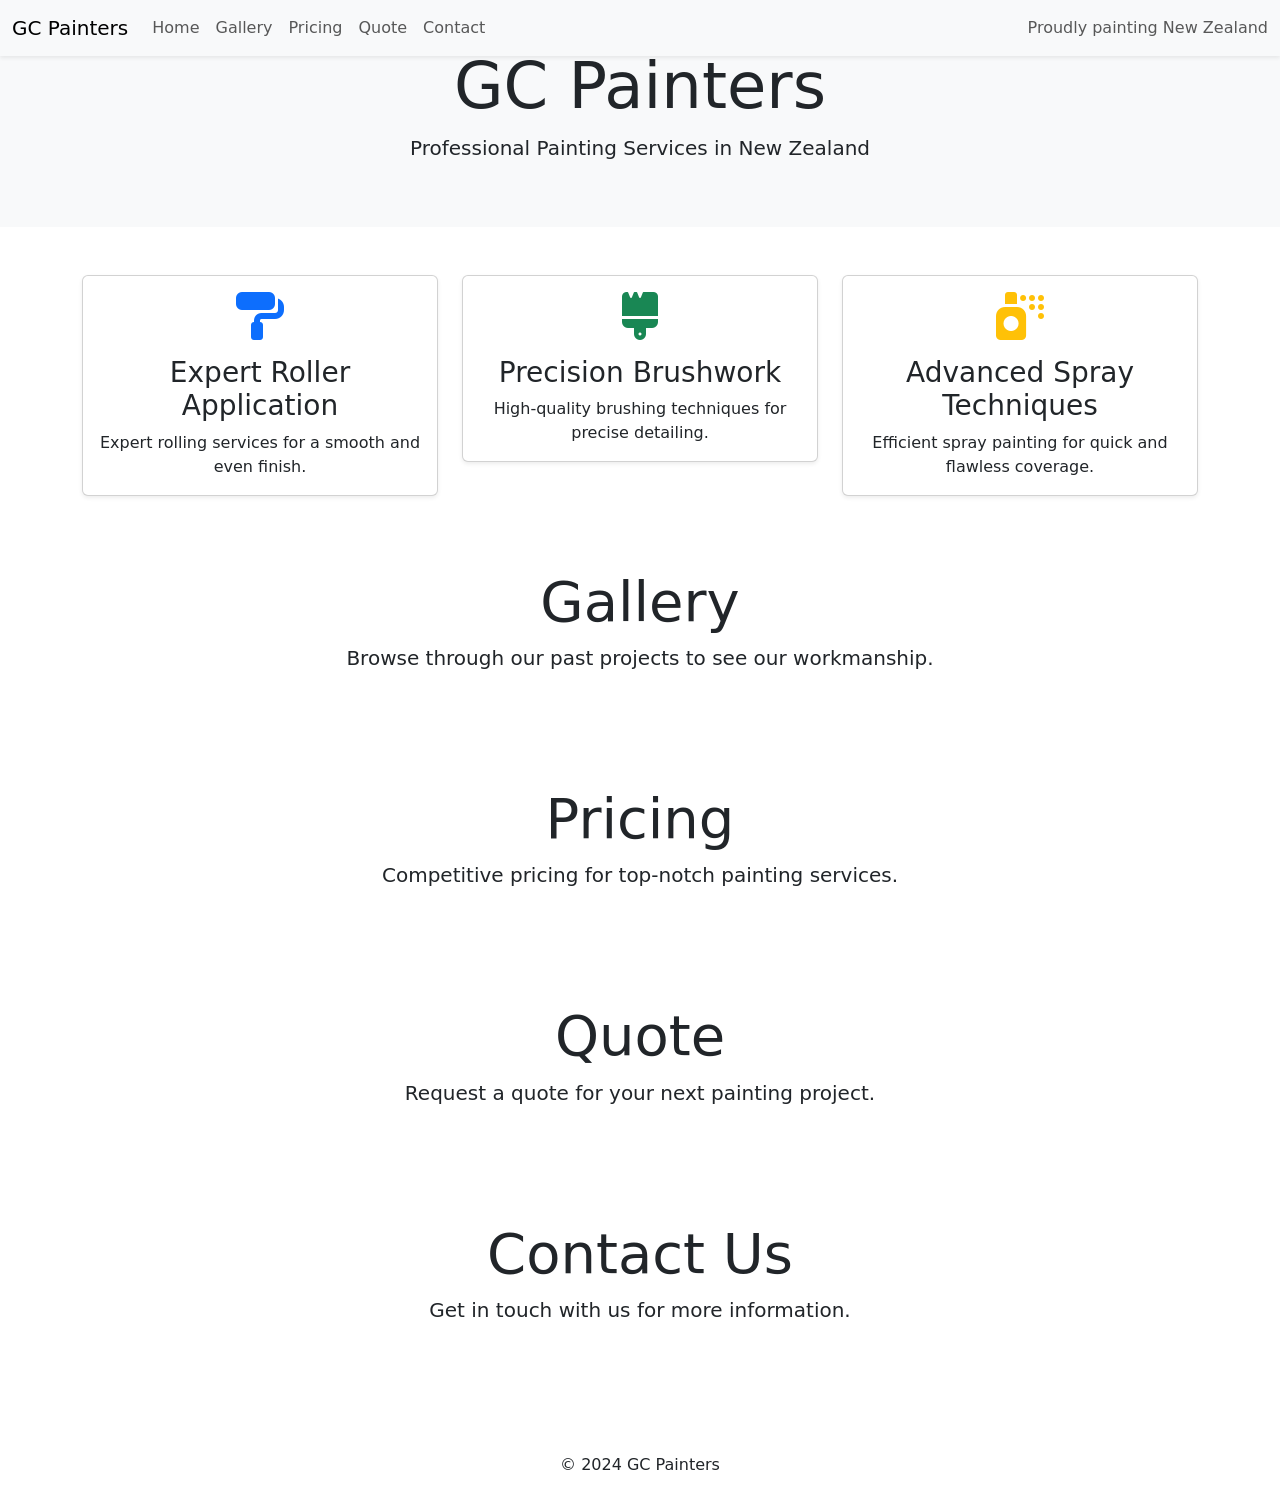
==== index.html @ d412c59e "Create index.html" ====
<!DOCTYPE html>
<html lang="en">
<head>
    <meta charset="UTF-8">
    <meta name="viewport" content="width=device-width, initial-scale=1.0">
    <title>GC Painters</title>
    <link href="https://cdn.jsdelivr.net/npm/bootstrap@5.3.3/dist/css/bootstrap.min.css" rel="stylesheet" integrity="sha384-QWTKZyjpPEjISv5WaRU9OFeRpok6YctnYmDr5pNlyT2bRjXh0JMhjY6hW+ALEwIH" crossorigin="anonymous">
    <script src="https://cdn.jsdelivr.net/npm/bootstrap@5.3.3/dist/js/bootstrap.bundle.min.js" integrity="sha384-YvpcrYf0tY3lHB60NNkmXc5s9fDVZLESaAA55NDzOxhy9GkcIdslK1eN7N6jIeHz" crossorigin="anonymous"></script>
    <link href='https://fonts.googleapis.com/css?family=Varela Round' rel='stylesheet'>
    <link rel="stylesheet" href="https://cdnjs.cloudflare.com/ajax/libs/font-awesome/6.4.0/css/all.min.css">
    <link rel="stylesheet" href="style.css">
</head>
<body class="smooth-scroll" data-bs-smooth-scroll="true">
    <nav class="navbar navbar-expand-lg navbar-light bg-light shadow-sm fixed-top">
        <div class="container-fluid">
            <a class="navbar-brand" href="#">GC Painters</a>
            <button class="navbar-toggler" type="button" data-bs-toggle="collapse" data-bs-target="#navbarText" aria-controls="navbarText" aria-expanded="false" aria-label="Toggle navigation">
                <span class="navbar-toggler-icon"></span>
            </button>
            <div class="collapse navbar-collapse" id="navbarText">
                <ul class="navbar-nav me-auto mb-2 mb-lg-0">
                    <li class="nav-item">
                        <a class="nav-link" href="#home">Home</a>
                    </li>
                    <li class="nav-item">
                        <a class="nav-link" href="#gallery">Gallery</a>
                    </li>
                    <li class="nav-item">
                        <a class="nav-link" href="#pricing">Pricing</a>
                    </li>
                    <li class="nav-item">
                        <a class="nav-link" href="#quote">Quote</a>
                    </li>
                    <li class="nav-item">
                        <a class="nav-link" href="#contact">Contact</a>
                    </li>
                </ul>
                <span class="navbar-text">
                    Proudly painting New Zealand
                </span>
            </div>
        </div>
    </nav>

    <header id="home" class="bg-light text-center py-5">
        <div class="container">
            <h1 class="display-3">GC Painters</h1>
            <p class="lead">Professional Painting Services in New Zealand</p>
        </div>
    </header>

    <div class="container my-5">
        <div class="row text-center">
            <div class="col-lg-4 col-md-6 mb-4">
                <div class="card shadow-sm">
                    <div class="card-body">
                        <i class="fa-solid fa-paint-roller fa-3x mb-3 text-primary"></i>
                        <h3 class="card-title">Expert Roller Application</h3>
                        <p class="card-text">Expert rolling services for a smooth and even finish.</p>
                    </div>
                </div>
            </div>
            <div class="col-lg-4 col-md-6 mb-4">
                <div class="card shadow-sm">
                    <div class="card-body">
                        <i class="fa-solid fa-brush fa-3x mb-3 text-success"></i>
                        <h3 class="card-title">Precision Brushwork</h3>
                        <p class="card-text">High-quality brushing techniques for precise detailing.</p>
                    </div>
                </div>
            </div>
            <div class="col-lg-4 col-md-6 mb-4">
                <div class="card shadow-sm">
                    <div class="card-body">
                        <i class="fa-solid fa-spray-can fa-3x mb-3 text-warning"></i>
                        <h3 class="card-title">Advanced Spray Techniques</h3>
                        <p class="card-text">Efficient spray painting for quick and flawless coverage.</p>
                    </div>
                </div>
            </div>
        </div>

        <section id="gallery" class="text-center py-5">
            <h3 class="display-4">Gallery</h3>
            <p class="lead">Browse through our past projects to see our workmanship.</p>
        </section>

        <section id="pricing" class="text-center py-5">
            <h3 class="display-4">Pricing</h3>
            <p class="lead">Competitive pricing for top-notch painting services.</p>
        </section>

        <section id="quote" class="text-center py-5">
            <h3 class="display-4">Quote</h3>
            <p class="lead">Request a quote for your next painting project.</p>
        </section>

        <section id="contact" class="text-center py-5">
            <h3 class="display-4">Contact Us</h3>
            <p class="lead">Get in touch with us for more information.</p>
        </section>
    </div>
</body>
<footer class="text-center py-3">
    <p class="mb-0">&copy; 2024 GC Painters</p>
</footer>
</html>
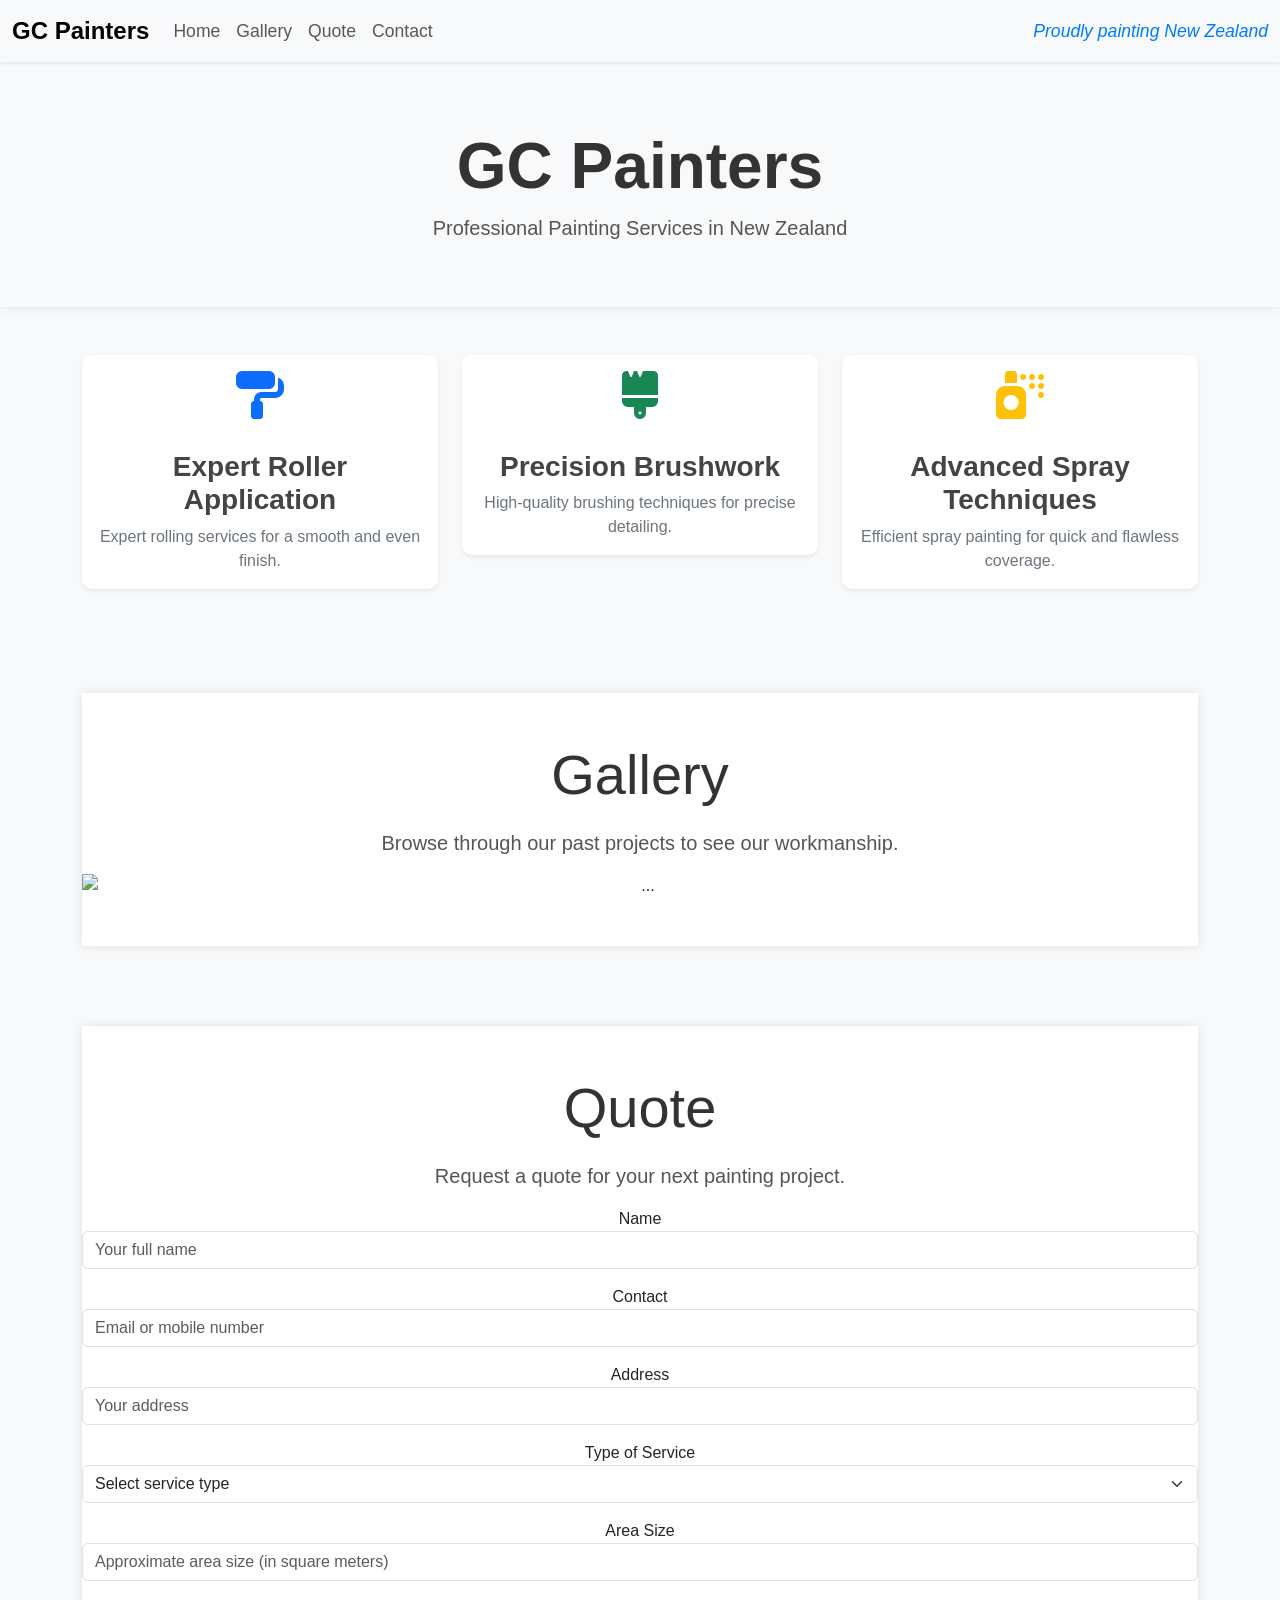
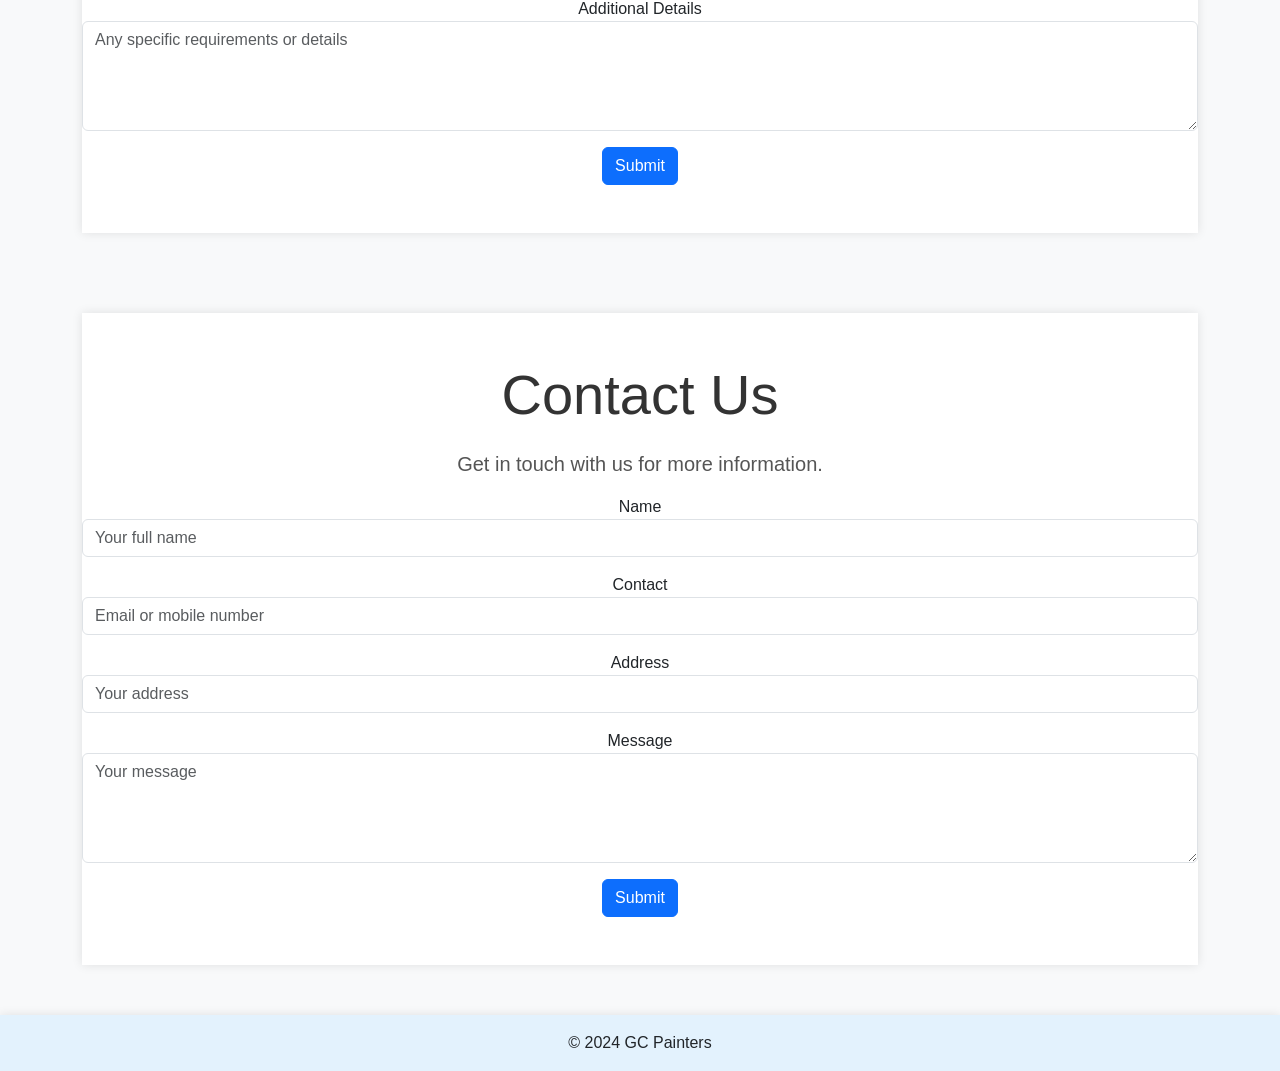
==== commit e7d0dba9: "Update index.html" ====
--- a/index.html
+++ b/index.html
@@ -24,9 +24,6 @@
                     </li>
                     <li class="nav-item">
                         <a class="nav-link" href="#gallery">Gallery</a>
-                    </li>
-                    <li class="nav-item">
-                        <a class="nav-link" href="#pricing">Pricing</a>
                     </li>
                     <li class="nav-item">
                         <a class="nav-link" href="#quote">Quote</a>
@@ -83,21 +80,99 @@
         <section id="gallery" class="text-center py-5">
             <h3 class="display-4">Gallery</h3>
             <p class="lead">Browse through our past projects to see our workmanship.</p>
-        </section>
-
-        <section id="pricing" class="text-center py-5">
-            <h3 class="display-4">Pricing</h3>
-            <p class="lead">Competitive pricing for top-notch painting services.</p>
+            <div class="form-container">
+                <div id="carouselExampleIndicators" class="carousel slide">
+                    <div class="carousel-indicators">
+                        <button type="button" data-bs-target="#carouselExampleIndicators" data-bs-slide-to="0" class="active" aria-current="true" aria-label="Slide 1"></button>
+                        <button type="button" data-bs-target="#carouselExampleIndicators" data-bs-slide-to="1" aria-label="Slide 2"></button>
+                        <button type="button" data-bs-target="#carouselExampleIndicators" data-bs-slide-to="2" aria-label="Slide 3"></button>
+                    </div>
+                    <div class="carousel-inner">
+                        <div class="carousel-item active">
+                            <img src="..." class="d-block w-100" alt="...">
+                        </div>
+                        <div class="carousel-item">
+                            <img src="..." class="d-block w-100" alt="...">
+                        </div>
+                        <div class="carousel-item">
+                            <img src="..." class="d-block w-100" alt="...">
+                        </div>
+                    </div>
+                    <button class="carousel-control-prev" type="button" data-bs-target="#carouselExampleIndicators" data-bs-slide="prev">
+                        <span class="carousel-control-prev-icon" aria-hidden="true"></span>
+                        <span class="visually-hidden">Previous</span>
+                    </button>
+                    <button class="carousel-control-next" type="button" data-bs-target="#carouselExampleIndicators" data-bs-slide="next">
+                        <span class="carousel-control-next-icon" aria-hidden="true"></span>
+                        <span class="visually-hidden">Next</span>
+                    </button>
+                </div>
+            </div>
         </section>
 
         <section id="quote" class="text-center py-5">
             <h3 class="display-4">Quote</h3>
             <p class="lead">Request a quote for your next painting project.</p>
+            <div class="form-container">
+                <form>
+                    <div class="mb-3">
+                        <label id="quote" for="name">Name</label>
+                        <input type="text" class="form-control" id="name" name="name" placeholder="Your full name" required>
+                    </div>
+                    <div class="mb-3">
+                        <label id="quote" for="contact">Contact</label>
+                        <input type="text" class="form-control" id="contact" name="contact" placeholder="Email or mobile number" required>
+                    </div>
+                    <div class="mb-3">
+                        <label id="quote" for="address">Address</label>
+                        <input type="text" class="form-control" id="address" name="address" placeholder="Your address" required>
+                    </div>
+                    <div class="mb-3">
+                        <label id="quote" for="type-of-service">Type of Service</label>
+                        <select class="form-select" id="type-of-service" name="type-of-service" required>
+                            <option value="" selected disabled>Select service type</option>
+                            <option value="interior">Interior Painting</option>
+                            <option value="exterior">Exterior Painting</option>
+                            <option value="both">Both Interior and Exterior</option>
+                        </select>
+                    </div>
+                    <div class="mb-3">
+                        <label id="quote" for="area-size">Area Size</label>
+                        <input type="text" class="form-control" id="area-size" name="area-size" placeholder="Approximate area size (in square meters)" required>
+                    </div>
+                    <div class="mb-3">
+                        <label id="quote" for="details">Additional Details</label>
+                        <textarea class="form-control" id="details" name="details" rows="4" placeholder="Any specific requirements or details"></textarea>
+                    </div>
+                    <button type="submit" class="btn btn-primary">Submit</button>
+                </form>
+            </div>
         </section>
 
         <section id="contact" class="text-center py-5">
             <h3 class="display-4">Contact Us</h3>
             <p class="lead">Get in touch with us for more information.</p>
+            <div class="form-container">
+                <form>
+                    <div class="mb-3">
+                        <label id="quote" for="name">Name</label>
+                        <input type="text" class="form-control" id="name" name="name" placeholder="Your full name" required>
+                    </div>
+                    <div class="mb-3">
+                        <label id="quote" for="contact">Contact</label>
+                        <input type="text" class="form-control" id="contact" name="contact" placeholder="Email or mobile number" required>
+                    </div>
+                    <div class="mb-3">
+                        <label id="quote" for="address">Address</label>
+                        <input type="text" class="form-control" id="address" name="address" placeholder="Your address" required>
+                    </div>
+                    <div class="mb-3">
+                        <label id="quote" for="message">Message</label>
+                        <textarea class="form-control" id="message" name="message" rows="4" placeholder="Your message"></textarea>
+                    </div>
+                    <button type="submit" class="btn btn-primary">Submit</button>
+                </form>
+            </div>
         </section>
     </div>
 </body>
--- a/style.css
+++ b/style.css
@@ -0,0 +1,98 @@
+* {
+    margin: 0;
+    padding: 0;
+    box-sizing: border-box;
+}
+
+body {
+    font-family: 'Varela Round', sans-serif;
+    background-color: #f8f9fa;
+}
+
+header {
+    margin-top: 50px;
+    background-color: #e3f2fd;
+    padding: 50px 0;
+    box-shadow: 0px 0px 10px rgba(0, 0, 0, 0.1);
+}
+
+header .display-3 {
+    font-weight: bold;
+    color: #333;
+}
+
+header .lead {
+    color: #555;
+}
+
+.container {
+    margin-top: 30px;
+}
+
+.card {
+    border: none;
+    border-radius: 10px;
+    transition: transform 0.2s, box-shadow 0.2s;
+}
+
+.card:hover {
+    transform: translateY(-10px);
+    box-shadow: 0px 10px 20px rgba(0, 0, 0, 0.1);
+}
+
+.card-title {
+    font-weight: bold;
+    margin-top: 15px;
+    color: #444;
+}
+
+.card-text {
+    color: #6c757d;
+}
+
+.navbar-brand {
+    font-weight: bold;
+    font-size: 1.5rem;
+}
+
+.navbar-nav .nav-link {
+    font-size: 1.1rem;
+}
+
+.navbar-text {
+    font-size: 1.1rem;
+    font-style: italic;
+    color: #007bff;
+}
+
+.smooth-scroll {
+    scroll-behavior: smooth;
+}
+
+section {
+    margin-top: 80px;
+    margin-bottom: 50px;
+    padding: 50px 0;
+    background-color: #fff;
+    box-shadow: 0px 0px 10px rgba(0, 0, 0, 0.1);
+}
+
+section .display-4 {
+    margin-bottom: 20px;
+    color: #333;
+}
+
+section .lead {
+    color: #555;
+}
+
+footer {
+    text-align: center;
+    background-color: #e3f2fd;
+    padding: 15px 0;
+    box-shadow: 0px 0px 10px rgba(0, 0, 0, 0.1);
+}
+
+footer p {
+    margin-bottom: 0;
+}
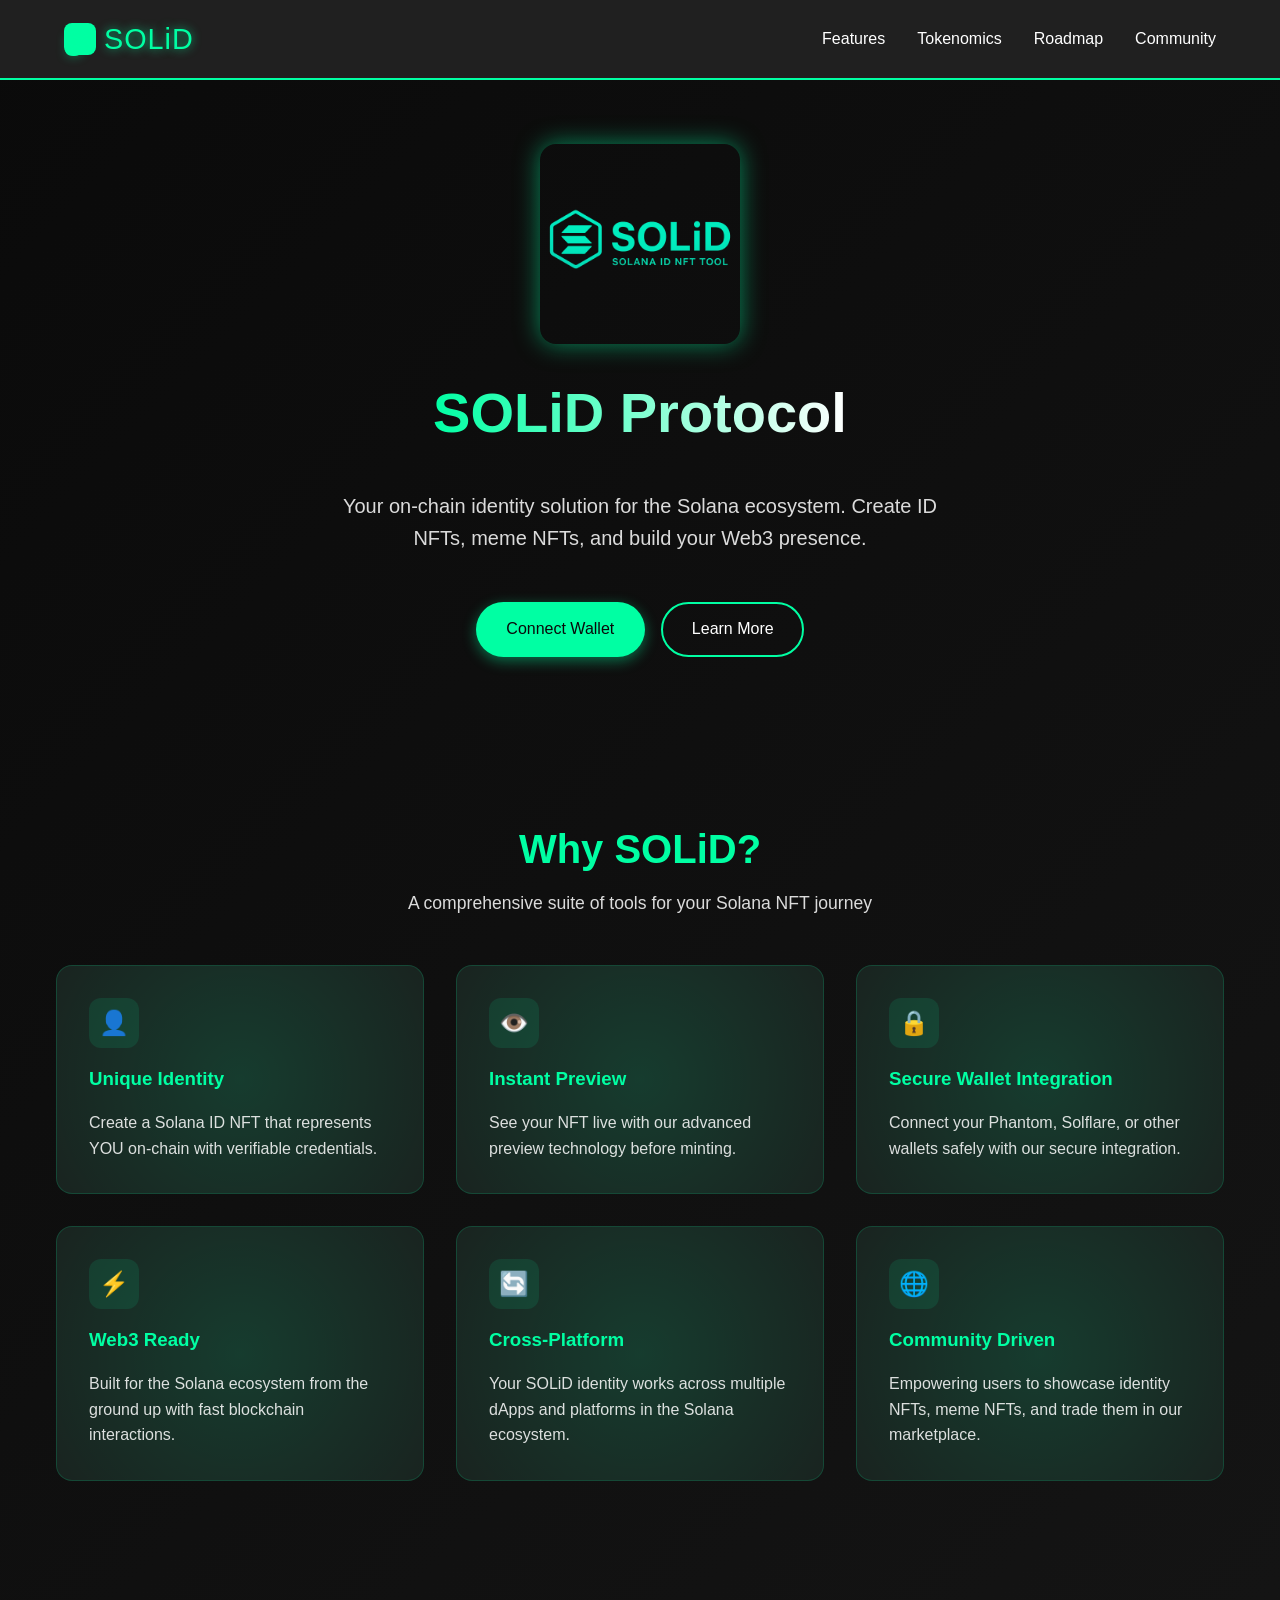
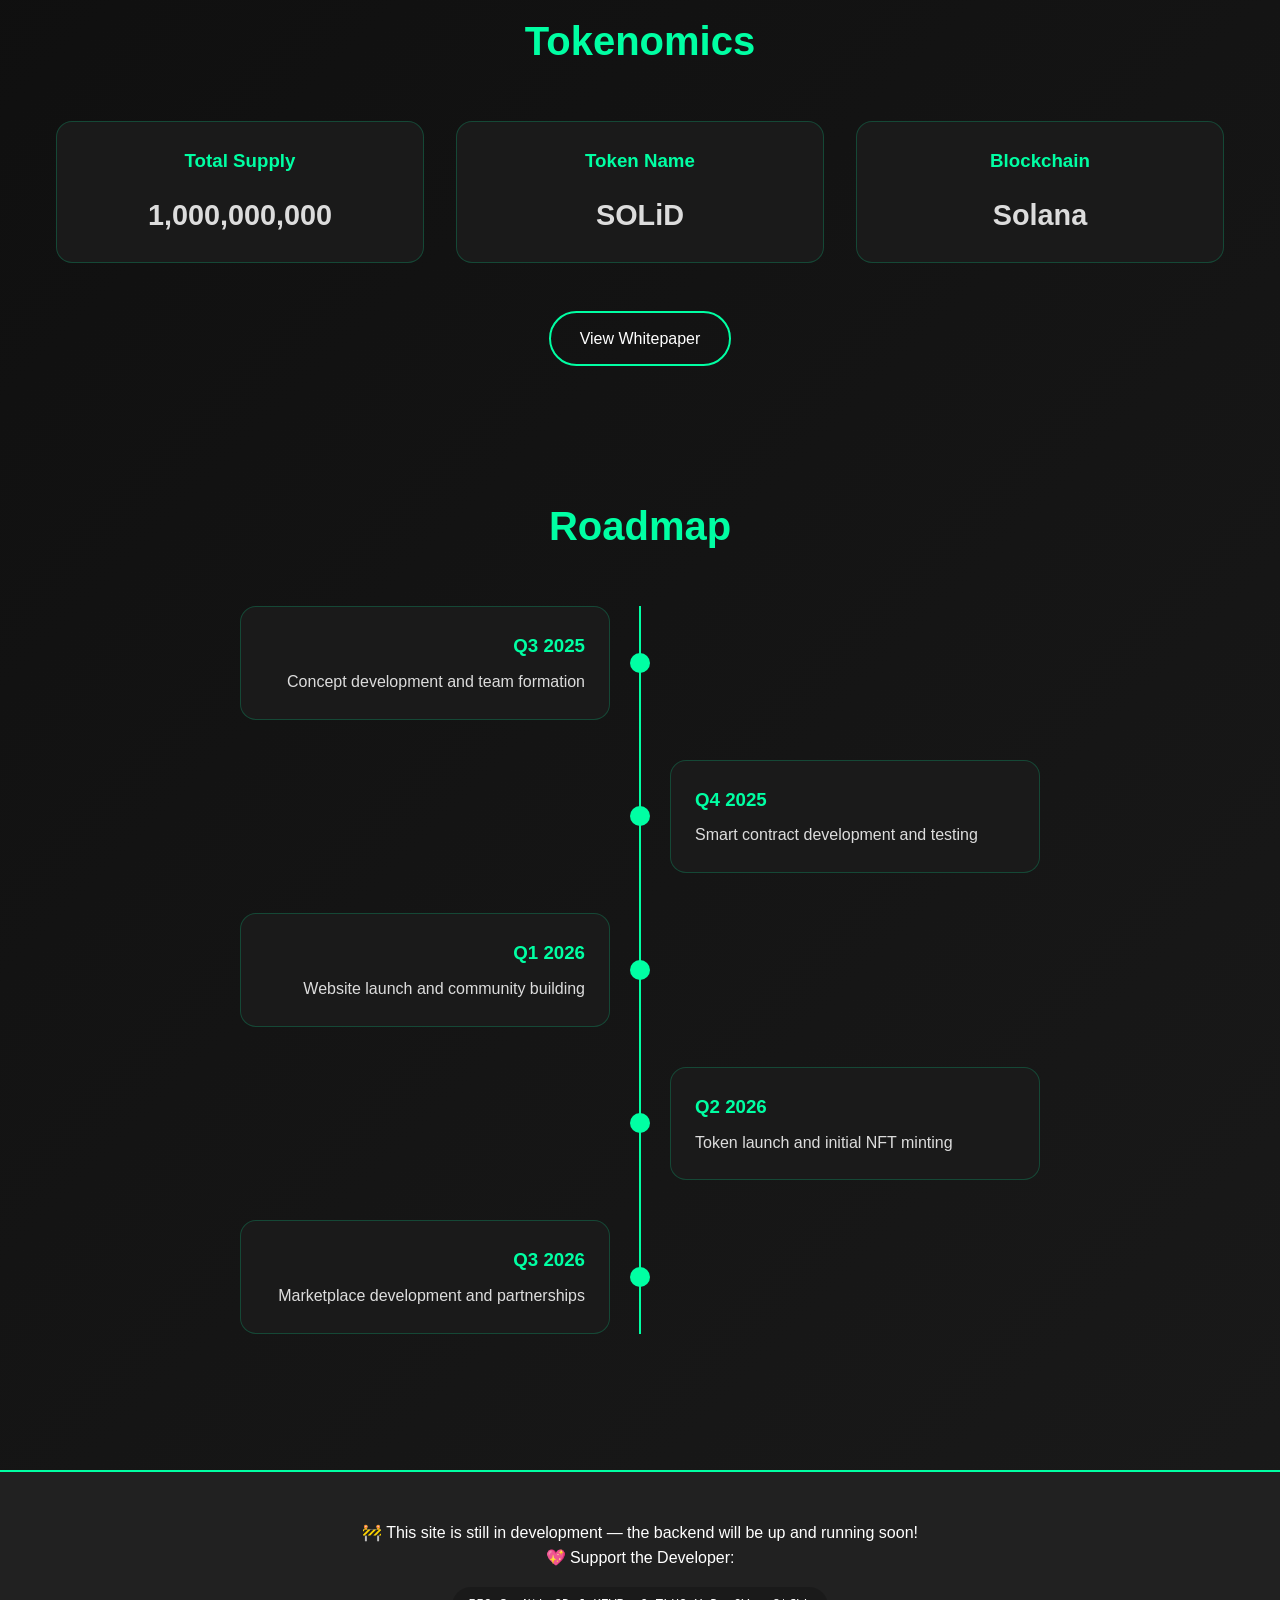
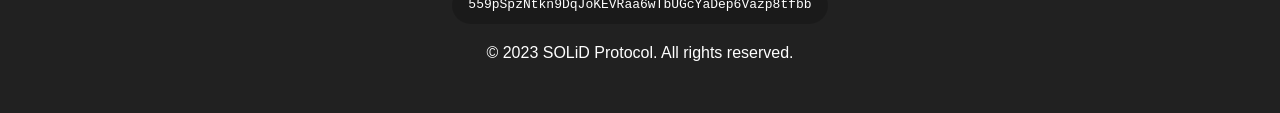
==== commit 55f64b32: "Add files via upload" ====
--- a/index.html
+++ b/index.html
@@ -1,182 +1,914 @@
-<!DOCTYPE html>
-<html lang="en">
-<head>
-    <meta charset="UTF-8">
-    <meta name="viewport" content="width=device-width, initial-scale=1.0">
-    <title>GC Painters</title>
-    <link href="https://cdn.jsdelivr.net/npm/bootstrap@5.3.3/dist/css/bootstrap.min.css" rel="stylesheet" integrity="sha384-QWTKZyjpPEjISv5WaRU9OFeRpok6YctnYmDr5pNlyT2bRjXh0JMhjY6hW+ALEwIH" crossorigin="anonymous">
-    <script src="https://cdn.jsdelivr.net/npm/bootstrap@5.3.3/dist/js/bootstrap.bundle.min.js" integrity="sha384-YvpcrYf0tY3lHB60NNkmXc5s9fDVZLESaAA55NDzOxhy9GkcIdslK1eN7N6jIeHz" crossorigin="anonymous"></script>
-    <link href='https://fonts.googleapis.com/css?family=Varela Round' rel='stylesheet'>
-    <link rel="stylesheet" href="https://cdnjs.cloudflare.com/ajax/libs/font-awesome/6.4.0/css/all.min.css">
-    <link rel="stylesheet" href="style.css">
-</head>
-<body class="smooth-scroll" data-bs-smooth-scroll="true">
-    <nav class="navbar navbar-expand-lg navbar-light bg-light shadow-sm fixed-top">
-        <div class="container-fluid">
-            <a class="navbar-brand" href="#">GC Painters</a>
-            <button class="navbar-toggler" type="button" data-bs-toggle="collapse" data-bs-target="#navbarText" aria-controls="navbarText" aria-expanded="false" aria-label="Toggle navigation">
-                <span class="navbar-toggler-icon"></span>
-            </button>
-            <div class="collapse navbar-collapse" id="navbarText">
-                <ul class="navbar-nav me-auto mb-2 mb-lg-0">
-                    <li class="nav-item">
-                        <a class="nav-link" href="#home">Home</a>
-                    </li>
-                    <li class="nav-item">
-                        <a class="nav-link" href="#gallery">Gallery</a>
-                    </li>
-                    <li class="nav-item">
-                        <a class="nav-link" href="#quote">Quote</a>
-                    </li>
-                    <li class="nav-item">
-                        <a class="nav-link" href="#contact">Contact</a>
-                    </li>
-                </ul>
-                <span class="navbar-text">
-                    Proudly painting New Zealand
-                </span>
-            </div>
-        </div>
-    </nav>
-
-    <header id="home" class="bg-light text-center py-5">
-        <div class="container">
-            <h1 class="display-3">GC Painters</h1>
-            <p class="lead">Professional Painting Services in New Zealand</p>
-        </div>
-    </header>
-
-    <div class="container my-5">
-        <div class="row text-center">
-            <div class="col-lg-4 col-md-6 mb-4">
-                <div class="card shadow-sm">
-                    <div class="card-body">
-                        <i class="fa-solid fa-paint-roller fa-3x mb-3 text-primary"></i>
-                        <h3 class="card-title">Expert Roller Application</h3>
-                        <p class="card-text">Expert rolling services for a smooth and even finish.</p>
-                    </div>
-                </div>
-            </div>
-            <div class="col-lg-4 col-md-6 mb-4">
-                <div class="card shadow-sm">
-                    <div class="card-body">
-                        <i class="fa-solid fa-brush fa-3x mb-3 text-success"></i>
-                        <h3 class="card-title">Precision Brushwork</h3>
-                        <p class="card-text">High-quality brushing techniques for precise detailing.</p>
-                    </div>
-                </div>
-            </div>
-            <div class="col-lg-4 col-md-6 mb-4">
-                <div class="card shadow-sm">
-                    <div class="card-body">
-                        <i class="fa-solid fa-spray-can fa-3x mb-3 text-warning"></i>
-                        <h3 class="card-title">Advanced Spray Techniques</h3>
-                        <p class="card-text">Efficient spray painting for quick and flawless coverage.</p>
-                    </div>
-                </div>
-            </div>
-        </div>
-
-        <section id="gallery" class="text-center py-5">
-            <h3 class="display-4">Gallery</h3>
-            <p class="lead">Browse through our past projects to see our workmanship.</p>
-            <div class="form-container">
-                <div id="carouselExampleIndicators" class="carousel slide">
-                    <div class="carousel-indicators">
-                        <button type="button" data-bs-target="#carouselExampleIndicators" data-bs-slide-to="0" class="active" aria-current="true" aria-label="Slide 1"></button>
-                        <button type="button" data-bs-target="#carouselExampleIndicators" data-bs-slide-to="1" aria-label="Slide 2"></button>
-                        <button type="button" data-bs-target="#carouselExampleIndicators" data-bs-slide-to="2" aria-label="Slide 3"></button>
-                    </div>
-                    <div class="carousel-inner">
-                        <div class="carousel-item active">
-                            <img src="..." class="d-block w-100" alt="...">
-                        </div>
-                        <div class="carousel-item">
-                            <img src="..." class="d-block w-100" alt="...">
-                        </div>
-                        <div class="carousel-item">
-                            <img src="..." class="d-block w-100" alt="...">
-                        </div>
-                    </div>
-                    <button class="carousel-control-prev" type="button" data-bs-target="#carouselExampleIndicators" data-bs-slide="prev">
-                        <span class="carousel-control-prev-icon" aria-hidden="true"></span>
-                        <span class="visually-hidden">Previous</span>
-                    </button>
-                    <button class="carousel-control-next" type="button" data-bs-target="#carouselExampleIndicators" data-bs-slide="next">
-                        <span class="carousel-control-next-icon" aria-hidden="true"></span>
-                        <span class="visually-hidden">Next</span>
-                    </button>
-                </div>
-            </div>
-        </section>
-
-        <section id="quote" class="text-center py-5">
-            <h3 class="display-4">Quote</h3>
-            <p class="lead">Request a quote for your next painting project.</p>
-            <div class="form-container">
-                <form>
-                    <div class="mb-3">
-                        <label id="quote" for="name">Name</label>
-                        <input type="text" class="form-control" id="name" name="name" placeholder="Your full name" required>
-                    </div>
-                    <div class="mb-3">
-                        <label id="quote" for="contact">Contact</label>
-                        <input type="text" class="form-control" id="contact" name="contact" placeholder="Email or mobile number" required>
-                    </div>
-                    <div class="mb-3">
-                        <label id="quote" for="address">Address</label>
-                        <input type="text" class="form-control" id="address" name="address" placeholder="Your address" required>
-                    </div>
-                    <div class="mb-3">
-                        <label id="quote" for="type-of-service">Type of Service</label>
-                        <select class="form-select" id="type-of-service" name="type-of-service" required>
-                            <option value="" selected disabled>Select service type</option>
-                            <option value="interior">Interior Painting</option>
-                            <option value="exterior">Exterior Painting</option>
-                            <option value="both">Both Interior and Exterior</option>
-                        </select>
-                    </div>
-                    <div class="mb-3">
-                        <label id="quote" for="area-size">Area Size</label>
-                        <input type="text" class="form-control" id="area-size" name="area-size" placeholder="Approximate area size (in square meters)" required>
-                    </div>
-                    <div class="mb-3">
-                        <label id="quote" for="details">Additional Details</label>
-                        <textarea class="form-control" id="details" name="details" rows="4" placeholder="Any specific requirements or details"></textarea>
-                    </div>
-                    <button type="submit" class="btn btn-primary">Submit</button>
-                </form>
-            </div>
-        </section>
-
-        <section id="contact" class="text-center py-5">
-            <h3 class="display-4">Contact Us</h3>
-            <p class="lead">Get in touch with us for more information.</p>
-            <div class="form-container">
-                <form>
-                    <div class="mb-3">
-                        <label id="quote" for="name">Name</label>
-                        <input type="text" class="form-control" id="name" name="name" placeholder="Your full name" required>
-                    </div>
-                    <div class="mb-3">
-                        <label id="quote" for="contact">Contact</label>
-                        <input type="text" class="form-control" id="contact" name="contact" placeholder="Email or mobile number" required>
-                    </div>
-                    <div class="mb-3">
-                        <label id="quote" for="address">Address</label>
-                        <input type="text" class="form-control" id="address" name="address" placeholder="Your address" required>
-                    </div>
-                    <div class="mb-3">
-                        <label id="quote" for="message">Message</label>
-                        <textarea class="form-control" id="message" name="message" rows="4" placeholder="Your message"></textarea>
-                    </div>
-                    <button type="submit" class="btn btn-primary">Submit</button>
-                </form>
-            </div>
-        </section>
-    </div>
-</body>
-<footer class="text-center py-3">
-    <p class="mb-0">&copy; 2024 GC Painters</p>
-</footer>
-</html>
+<!DOCTYPE html>
+<html lang="en">
+<head>
+    <meta charset="UTF-8">
+    <meta name="viewport" content="width=device-width, initial-scale=1.0">
+    <title>SOLiD - Solana ID NFT Tool</title>
+    <meta name="description" content="Create Solana ID NFTs, meme NFTs, and showcase your on-chain identity with SOLiD">
+    <meta name="keywords" content="solana, nft, web3, cryptocurrency, blockchain, meme, identity">
+    <link rel="icon" href="/static/favicon.ico" type="image/x-icon">
+    
+    <!-- Open Graph / Social Media Meta Tags -->
+    <meta property="og:title" content="SOLiD - Solana ID NFT Tool">
+    <meta property="og:description" content="Create Solana ID NFTs, meme NFTs, and showcase your on-chain identity">
+    <meta property="og:image" content="https://yourdomain.com/logo.png">
+    <meta property="og:url" content="https://yourdomain.com">
+    <meta name="twitter:card" content="summary_large_image">
+    
+    <!-- Preload critical resources -->
+    <link rel="preload" href="/static/fonts/VarelaRound-Regular.ttf" as="font" type="font/ttf" crossorigin>
+    
+    <style>
+        @font-face {
+            font-family: 'Varela Round';
+            src: url('/static/fonts/VarelaRound-Regular.ttf') format('truetype');
+            font-weight: normal;
+            font-style: normal;
+            font-display: swap;
+        }
+        
+        :root {
+            --primary-bg: linear-gradient(135deg, #0a0a0a, #1a1a1a);
+            --accent-color: #00FFA3;
+            --accent-color-rgb: 0, 255, 163;
+            --card-bg: #1a1a1a;
+            --header-bg: rgba(34, 34, 34, 0.95);
+            --text-color: #fff;
+            --text-secondary: rgba(255, 255, 255, 0.85);
+            --border-radius: 16px;
+            --transition: all 0.3s ease;
+        }
+        
+        * {
+            margin: 0;
+            padding: 0;
+            box-sizing: border-box;
+        }
+        
+        body {
+            background: var(--primary-bg);
+            color: var(--text-color);
+            min-height: 100vh;
+            line-height: 1.6;
+            display: flex;
+            flex-direction: column;
+            font-family: 'Varela Round', -apple-system, BlinkMacSystemFont, sans-serif;
+            overflow-x: hidden;
+        }
+        
+        /* Header Styles */
+        header {
+            display: flex;
+            justify-content: space-between;
+            align-items: center;
+            padding: 1rem 4rem;
+            background: var(--header-bg);
+            border-bottom: 2px solid var(--accent-color);
+            backdrop-filter: blur(10px);
+            position: sticky;
+            top: 0;
+            z-index: 1000;
+        }
+        
+        .logo {
+            font-size: 1.8rem;
+            color: var(--accent-color);
+            text-shadow: 0 0 10px rgba(var(--accent-color-rgb), 0.7);
+            letter-spacing: 1px;
+            display: flex;
+            align-items: center;
+            gap: 0.5rem;
+        }
+        
+        .logo-icon {
+            width: 32px;
+            height: 32px;
+            background: var(--accent-color);
+            border-radius: 8px;
+            display: inline-block;
+        }
+        
+        nav {
+            display: flex;
+            gap: 2rem;
+        }
+        
+        nav a {
+            color: var(--text-color);
+            text-decoration: none;
+            font-weight: 500;
+            position: relative;
+            transition: var(--transition);
+            padding: 0.5rem 0;
+        }
+        
+        nav a::after {
+            content: "";
+            position: absolute;
+            width: 0;
+            height: 2px;
+            left: 0;
+            bottom: 0;
+            background-color: var(--accent-color);
+            transition: var(--transition);
+        }
+        
+        nav a:hover::after {
+            width: 100%;
+        }
+        
+        /* Mobile menu button */
+        .menu-toggle {
+            display: none;
+            background: none;
+            border: none;
+            color: var(--text-color);
+            font-size: 1.5rem;
+            cursor: pointer;
+        }
+        
+        /* Main content */
+        main {
+            display: flex;
+            flex-direction: column;
+            align-items: center;
+            padding: 2rem;
+            flex: 1;
+        }
+        
+        /* Hero Section */
+        .hero {
+            width: 100%;
+            max-width: 1200px;
+            margin-bottom: 4rem;
+            position: relative;
+            text-align: center;
+            padding: 2rem 0;
+        }
+        
+        .hero-content {
+            display: flex;
+            flex-direction: column;
+            align-items: center;
+            justify-content: center;
+            gap: 1.5rem;
+        }
+        
+        .hero img {
+            max-width: 200px;
+            border-radius: var(--border-radius);
+            box-shadow: 0 0 25px rgba(var(--accent-color-rgb), 0.5);
+            animation: float 6s ease-in-out infinite;
+        }
+        
+        @keyframes float {
+            0%, 100% { transform: translateY(0); }
+            50% { transform: translateY(-10px); }
+        }
+        
+        .hero h1 {
+            font-size: 3.5rem;
+            background: linear-gradient(90deg, var(--accent-color), #ffffff);
+            -webkit-background-clip: text;
+            background-clip: text;
+            color: transparent;
+            margin-bottom: 0.5rem;
+        }
+        
+        .hero .tagline {
+            font-size: 1.25rem;
+            color: var(--text-secondary);
+            max-width: 600px;
+            margin: 0 auto;
+        }
+        
+        .cta-buttons {
+            display: flex;
+            gap: 1rem;
+            margin-top: 1.5rem;
+        }
+        
+        .btn {
+            padding: 0.8rem 1.8rem;
+            border-radius: 50px;
+            font-weight: 500;
+            text-decoration: none;
+            transition: var(--transition);
+            border: 2px solid transparent;
+            cursor: pointer;
+            display: inline-flex;
+            align-items: center;
+            gap: 0.5rem;
+        }
+        
+        .btn-primary {
+            background: var(--accent-color);
+            color: #0a0a0a;
+            box-shadow: 0 4px 14px rgba(var(--accent-color-rgb), 0.4);
+        }
+        
+        .btn-primary:hover {
+            transform: translateY(-2px);
+            box-shadow: 0 6px 20px rgba(var(--accent-color-rgb), 0.6);
+        }
+        
+        .btn-secondary {
+            background: transparent;
+            color: var(--text-color);
+            border: 2px solid var(--accent-color);
+        }
+        
+        .btn-secondary:hover {
+            background: rgba(var(--accent-color-rgb), 0.1);
+        }
+        
+        /* Features Section */
+        .features {
+            text-align: center;
+            padding: 4rem 1rem;
+            max-width: 1200px;
+            width: 100%;
+        }
+        
+        .features h2 {
+            font-size: 2.5rem;
+            color: var(--accent-color);
+            margin-bottom: 0.5rem;
+        }
+        
+        .features .subheading {
+            font-size: 1.1rem;
+            color: var(--text-secondary);
+            margin-bottom: 3rem;
+            max-width: 700px;
+            margin-left: auto;
+            margin-right: auto;
+        }
+        
+        .feature-cards {
+            display: grid;
+            grid-template-columns: repeat(auto-fit, minmax(280px, 1fr));
+            gap: 2rem;
+            margin-top: 2rem;
+        }
+        
+        .card {
+            background: var(--card-bg);
+            border: 1px solid rgba(var(--accent-color-rgb), 0.2);
+            padding: 2rem;
+            border-radius: var(--border-radius);
+            text-align: left;
+            transition: var(--transition), transform 0.3s ease, box-shadow 0.3s ease;
+            position: relative;
+            overflow: hidden;
+            display: flex;
+            flex-direction: column;
+            gap: 1rem;
+        }
+        
+        .card::before {
+            content: "";
+            position: absolute;
+            top: -50%;
+            left: -50%;
+            width: 200%;
+            height: 200%;
+            background: radial-gradient(circle, rgba(var(--accent-color-rgb),0.15) 0%, transparent 70%);
+            animation: rotate 8s linear infinite;
+            z-index: 0;
+        }
+        
+        @keyframes rotate {
+            0% { transform: rotate(0deg); }
+            100% { transform: rotate(360deg); }
+        }
+        
+        .card-icon {
+            background: rgba(var(--accent-color-rgb), 0.1);
+            width: 50px;
+            height: 50px;
+            border-radius: 12px;
+            display: flex;
+            align-items: center;
+            justify-content: center;
+            color: var(--accent-color);
+            font-size: 1.5rem;
+            position: relative;
+            z-index: 1;
+        }
+        
+        .card h3, .card p {
+            position: relative;
+            z-index: 1;
+        }
+        
+        .card:hover {
+            box-shadow: 0 0 35px rgba(var(--accent-color-rgb), 0.7);
+            transform: translateY(-5px);
+        }
+        
+        .card h3 {
+            color: var(--accent-color);
+        }
+        
+        .card p {
+            color: var(--text-secondary);
+        }
+        
+        /* Tokenomics Section */
+        .tokenomics {
+            width: 100%;
+            max-width: 1200px;
+            padding: 4rem 1rem;
+            text-align: center;
+        }
+        
+        .tokenomics h2 {
+            font-size: 2.5rem;
+            color: var(--accent-color);
+            margin-bottom: 3rem;
+        }
+        
+        .token-grid {
+            display: grid;
+            grid-template-columns: repeat(auto-fit, minmax(250px, 1fr));
+            gap: 2rem;
+            margin-bottom: 3rem;
+        }
+        
+        .token-item {
+            background: var(--card-bg);
+            border: 1px solid rgba(var(--accent-color-rgb), 0.2);
+            padding: 1.5rem;
+            border-radius: var(--border-radius);
+            text-align: center;
+        }
+        
+        .token-item h3 {
+            color: var(--accent-color);
+            margin-bottom: 1rem;
+        }
+        
+        .token-item p {
+            color: var(--text-secondary);
+            font-size: 1.8rem;
+            font-weight: bold;
+        }
+        
+        /* Roadmap Section */
+        .roadmap {
+            width: 100%;
+            max-width: 1200px;
+            padding: 4rem 1rem;
+            text-align: center;
+        }
+        
+        .roadmap h2 {
+            font-size: 2.5rem;
+            color: var(--accent-color);
+            margin-bottom: 3rem;
+        }
+        
+        .roadmap-timeline {
+            position: relative;
+            max-width: 800px;
+            margin: 0 auto;
+        }
+        
+        .roadmap-timeline::before {
+            content: '';
+            position: absolute;
+            left: 50%;
+            transform: translateX(-50%);
+            height: 100%;
+            width: 2px;
+            background: var(--accent-color);
+        }
+        
+        .roadmap-item {
+            display: flex;
+            justify-content: flex-end;
+            padding-right: 30px;
+            position: relative;
+            margin-bottom: 40px;
+            width: 50%;
+            text-align: right;
+        }
+        
+        .roadmap-item:nth-child(even) {
+            align-self: flex-end;
+            justify-content: flex-start;
+            padding-left: 30px;
+            padding-right: 0;
+            left: 50%;
+            text-align: left;
+        }
+        
+        .roadmap-content {
+            background: var(--card-bg);
+            border: 1px solid rgba(var(--accent-color-rgb), 0.2);
+            padding: 1.5rem;
+            border-radius: var(--border-radius);
+            width: 100%;
+            position: relative;
+        }
+        
+        .roadmap-content h3 {
+            color: var(--accent-color);
+            margin-bottom: 0.5rem;
+        }
+        
+        .roadmap-content p {
+            color: var(--text-secondary);
+        }
+        
+        .roadmap-item::after {
+            content: '';
+            position: absolute;
+            width: 20px;
+            height: 20px;
+            right: -10px;
+            background: var(--accent-color);
+            border-radius: 50%;
+            top: 50%;
+            transform: translateY(-50%);
+        }
+        
+        .roadmap-item:nth-child(even)::after {
+            left: -10px;
+        }
+        
+        /* Community Section */
+        .community {
+            width: 100%;
+            max-width: 1200px;
+            padding: 4rem 1rem;
+            text-align: center;
+        }
+        
+        .community h2 {
+            font-size: 2.5rem;
+            color: var(--accent-color);
+            margin-bottom: 1rem;
+        }
+        
+        .community p {
+            color: var(--text-secondary);
+            margin-bottom: 2rem;
+            max-width: 600px;
+            margin-left: auto;
+            margin-right: auto;
+        }
+        
+        .social-links {
+            display: flex;
+            justify-content: center;
+            gap: 1.5rem;
+            margin-top: 2rem;
+        }
+        
+        .social-link {
+            width: 50px;
+            height: 50px;
+            border-radius: 50%;
+            background: var(--card-bg);
+            border: 1px solid rgba(var(--accent-color-rgb), 0.2);
+            display: flex;
+            align-items: center;
+            justify-content: center;
+            color: var(--accent-color);
+            text-decoration: none;
+            font-size: 1.5rem;
+            transition: var(--transition);
+        }
+        
+        .social-link:hover {
+            background: var(--accent-color);
+            color: #0a0a0a;
+            transform: translateY(-3px);
+        }
+        
+        /* Footer Section */
+        footer {
+            width: 100%;
+            background: var(--header-bg);
+            border-top: 2px solid var(--accent-color);
+            text-align: center;
+            padding: 3rem 1rem;
+            color: var(--text-color);
+            margin-top: auto;
+        }
+        
+        .footer-content {
+            max-width: 1200px;
+            margin: 0 auto;
+            display: grid;
+            grid-template-columns: repeat(auto-fit, minmax(250px, 1fr));
+            gap: 2rem;
+            text-align: left;
+        }
+        
+        .footer-logo {
+            font-size: 1.8rem;
+            color: var(--accent-color);
+            margin-bottom: 1rem;
+        }
+        
+        .footer-links h3 {
+            color: var(--accent-color);
+            margin-bottom: 1rem;
+        }
+        
+        .footer-links ul {
+            list-style: none;
+        }
+        
+        .footer-links li {
+            margin-bottom: 0.5rem;
+        }
+        
+        .footer-links a {
+            color: var(--text-secondary);
+            text-decoration: none;
+            transition: var(--transition);
+        }
+        
+        .footer-links a:hover {
+            color: var(--accent-color);
+        }
+    
+        
+        .wallet-address {
+            display: inline-flex;
+            align-items: center;
+            background: rgba(0, 0, 0, 0.2);
+            padding: 0.5rem 1rem;
+            border-radius: 50px;
+            margin: 1rem 0;
+            font-family: monospace;
+            cursor: pointer;
+            transition: var(--transition);
+        }
+        
+        .wallet-address:hover {
+            background: rgba(var(--accent-color-rgb), 0.1);
+        }
+        
+        .wallet-address.copied {
+            background: rgba(var(--accent-color-rgb), 0.2);
+        }
+        
+        /* Responsive Styles */
+        @media (max-width: 968px) {
+            header {
+                padding: 1rem 2rem;
+            }
+            
+            .hero h1 {
+                font-size: 2.8rem;
+            }
+            
+            .cta-buttons {
+                flex-direction: column;
+            }
+        }
+        
+        @media (max-width: 768px) {
+            header {
+                padding: 1rem;
+            }
+            
+            nav {
+                position: fixed;
+                top: 70px;
+                left: 0;
+                width: 100%;
+                background: var(--header-bg);
+                flex-direction: column;
+                padding: 1rem;
+                gap: 1rem;
+                transform: translateY(-100%);
+                opacity: 0;
+                visibility: hidden;
+                transition: var(--transition);
+            }
+            
+            nav.active {
+                transform: translateY(0);
+                opacity: 1;
+                visibility: visible;
+            }
+            
+            .menu-toggle {
+                display: block;
+            }
+            
+            .roadmap-timeline::before {
+                left: 20px;
+            }
+            
+            .roadmap-item {
+                width: 100%;
+                padding-left: 50px;
+                padding-right: 0;
+                text-align: left;
+                justify-content: flex-start;
+            }
+            
+            .roadmap-item:nth-child(even) {
+                left: 0;
+                padding-left: 50px;
+            }
+            
+            .roadmap-item::after {
+                left: 11px;
+                right: auto;
+            }
+            
+            .roadmap-item:nth-child(even)::after {
+                left: 11px;
+            }
+        }
+        
+        /* Animation utilities */
+        .fade-in {
+            opacity: 0;
+            transform: translateY(20px);
+            transition: opacity 0.6s ease, transform 0.6s ease;
+        }
+        
+        .fade-in.visible {
+            opacity: 1;
+            transform: translateY(0);
+        }
+        
+        /* Loading animation */
+        .loader {
+            display: inline-block;
+            width: 20px;
+            height: 20px;
+            border: 3px solid rgba(var(--accent-color-rgb), 0.3);
+            border-radius: 50%;
+            border-top-color: var(--accent-color);
+            animation: spin 1s ease-in-out infinite;
+        }
+        
+        @keyframes spin {
+            to { transform: rotate(360deg); }
+        }
+    </style>
+</head>
+<body>
+    <header>
+        <div class="logo">
+            <span class="logo-icon">S</span>
+            SOLiD
+        </div>
+        <nav id="nav">
+            <a href="#features">Features</a>
+            <a href="#tokenomics">Tokenomics</a>
+            <a href="#roadmap">Roadmap</a>
+            <a href="#community">Community</a>
+        </nav>
+        <button class="menu-toggle" id="menuToggle">☰</button>
+    </header>
+    
+    <main>
+        <section class="hero">
+            <div class="hero-content">
+                <img src="logo.png" alt="SOLiD Logo">
+                <h1>SOLiD Protocol</h1>
+                <p class="tagline">Your on-chain identity solution for the Solana ecosystem. Create ID NFTs, meme NFTs, and build your Web3 presence.</p>
+                <div class="cta-buttons">
+                    <a href="#" class="btn btn-primary" id="connectWallet">
+                        <span class="btn-text">Connect Wallet</span>
+                        <span class="loader" id="walletLoader" style="display: none;"></span>
+                    </a>
+                    <a href="#features" class="btn btn-secondary">Learn More</a>
+                </div>
+            </div>
+        </section>
+        
+        <section class="features" id="features">
+            <h2>Why SOLiD?</h2>
+            <p class="subheading">A comprehensive suite of tools for your Solana NFT journey</p>
+            
+            <div class="feature-cards">
+                <div class="card fade-in">
+                    <div class="card-icon">👤</div>
+                    <h3>Unique Identity</h3>
+                    <p>Create a Solana ID NFT that represents YOU on-chain with verifiable credentials.</p>
+                </div>
+                
+                <div class="card fade-in">
+                    <div class="card-icon">👁️</div>
+                    <h3>Instant Preview</h3>
+                    <p>See your NFT live with our advanced preview technology before minting.</p>
+                </div>
+                
+                <div class="card fade-in">
+                    <div class="card-icon">🔒</div>
+                    <h3>Secure Wallet Integration</h3>
+                    <p>Connect your Phantom, Solflare, or other wallets safely with our secure integration.</p>
+                </div>
+                
+                <div class="card fade-in">
+                    <div class="card-icon">⚡</div>
+                    <h3>Web3 Ready</h3>
+                    <p>Built for the Solana ecosystem from the ground up with fast blockchain interactions.</p>
+                </div>
+                
+                <div class="card fade-in">
+                    <div class="card-icon">🔄</div>
+                    <h3>Cross-Platform</h3>
+                    <p>Your SOLiD identity works across multiple dApps and platforms in the Solana ecosystem.</p>
+                </div>
+                
+                <div class="card fade-in">
+                    <div class="card-icon">🌐</div>
+                    <h3>Community Driven</h3>
+                    <p>Empowering users to showcase identity NFTs, meme NFTs, and trade them in our marketplace.</p>
+                </div>
+            </div>
+        </section>
+        
+        <section class="tokenomics" id="tokenomics">
+            <h2>Tokenomics</h2>
+            
+            <div class="token-grid">
+                <div class="token-item fade-in">
+                    <h3>Total Supply</h3>
+                    <p>1,000,000,000</p>
+                </div>
+                
+                <div class="token-item fade-in">
+                    <h3>Token Name</h3>
+                    <p>SOLiD</p>
+                </div>
+                
+                <div class="token-item fade-in">
+                    <h3>Blockchain</h3>
+                    <p>Solana</p>
+                </div>
+            </div>
+            
+            <a href="#" class="btn btn-secondary">View Whitepaper</a>
+        </section>
+        
+        <section class="roadmap" id="roadmap">
+            <h2>Roadmap</h2>
+            
+            <div class="roadmap-timeline">
+                <div class="roadmap-item fade-in">
+                    <div class="roadmap-content">
+                        <h3>Q3 2025</h3>
+                        <p>Concept development and team formation</p>
+                    </div>
+                </div>
+
+                <div class="roadmap-item fade-in">
+                    <div class="roadmap-content">
+                        <h3>Q4 2025</h3>
+                        <p>Smart contract development and testing</p>
+                    </div>
+                </div>
+
+                <div class="roadmap-item fade-in">
+                    <div class="roadmap-content">
+                        <h3>Q1 2026</h3>
+                        <p>Website launch and community building</p>
+                    </div>
+                </div>
+
+                <div class="roadmap-item fade-in">
+                    <div class="roadmap-content">
+                        <h3>Q2 2026</h3>
+                        <p>Token launch and initial NFT minting</p>
+                    </div>
+                </div>
+
+                <div class="roadmap-item fade-in">
+                    <div class="roadmap-content">
+                        <h3>Q3 2026</h3>
+                        <p>Marketplace development and partnerships</p>
+                    </div>
+                </div>
+
+            </div>
+        </section>
+    </main>
+    
+    <footer>
+        <div class="footer-bottom">
+            <p>🚧 This site is still in development — the backend will be up and running soon!</p>
+            <p>💖 Support the Developer:</p>
+            <div class="wallet-address" id="walletAddress">
+                559pSpzNtkn9DqJoKEVRaa6wTbUGcYaDep6Vazp8tfbb
+            </div>
+            <p>© 2023 SOLiD Protocol. All rights reserved.</p>
+        </div>
+    </footer>
+
+    <script>
+        // DOM Elements
+        const menuToggle = document.getElementById('menuToggle');
+        const nav = document.getElementById('nav');
+        const connectWalletBtn = document.getElementById('connectWallet');
+        const walletLoader = document.getElementById('walletLoader');
+        const walletAddress = document.getElementById('walletAddress');
+        
+        // Mobile menu toggle
+        menuToggle.addEventListener('click', () => {
+            nav.classList.toggle('active');
+            menuToggle.textContent = nav.classList.contains('active') ? '✕' : '☰';
+        });
+        
+        // Smooth scrolling for anchor links
+        document.querySelectorAll('a[href^="#"]').forEach(anchor => {
+            anchor.addEventListener('click', function(e) {
+                e.preventDefault();
+                
+                if (this.getAttribute('href') === '#') return;
+                
+                const target = document.querySelector(this.getAttribute('href'));
+                if (target) {
+                    // Close mobile menu if open
+                    if (nav.classList.contains('active')) {
+                        nav.classList.remove('active');
+                        menuToggle.textContent = '☰';
+                    }
+                    
+                    target.scrollIntoView({
+                        behavior: 'smooth'
+                    });
+                }
+            });
+        });
+        
+        // Wallet connection simulation
+        connectWalletBtn.addEventListener('click', (e) => {
+            e.preventDefault();
+            
+            const btnText = connectWalletBtn.querySelector('.btn-text');
+            
+            // Show loading state
+            btnText.textContent = 'Connecting...';
+            walletLoader.style.display = 'inline-block';
+            
+            // Simulate connection process
+            setTimeout(() => {
+                walletLoader.style.display = 'none';
+                btnText.textContent = 'Connected';
+                connectWalletBtn.classList.add('connected');
+                
+                // Revert after 2 seconds (simulation)
+                setTimeout(() => {
+                    btnText.textContent = 'Connect Wallet';
+                    connectWalletBtn.classList.remove('connected');
+                }, 2000);
+            }, 1500);
+        });
+        
+        // Copy wallet address functionality
+        walletAddress.addEventListener('click', () => {
+            const text = walletAddress.textContent;
+            
+            navigator.clipboard.writeText(text).then(() => {
+                const originalText = walletAddress.textContent;
+                walletAddress.textContent = 'Copied to clipboard!';
+                walletAddress.classList.add('copied');
+                
+                setTimeout(() => {
+                    walletAddress.textContent = originalText;
+                    walletAddress.classList.remove('copied');
+                }, 2000);
+            });
+        });
+        
+        // Fade-in animation on scroll
+        const fadeElements = document.querySelectorAll('.fade-in');
+        
+        const observer = new IntersectionObserver((entries) => {
+            entries.forEach(entry => {
+                if (entry.isIntersecting) {
+                    entry.target.classList.add('visible');
+                }
+            });
+        }, {
+            threshold: 0.1
+        });
+        
+        fadeElements.forEach(element => {
+            observer.observe(element);
+        });
+        
+        // Simple phishing protection - domain check
+        const legitDomain = 'solid-protocol.com'; // Change to your actual domain
+        if (window.location.hostname !== legitDomain && 
+            window.location.hostname !== 'localhost' && 
+            window.location.hostname !== '127.0.0.1') {
+            console.warn('Warning: This site might be a phishing attempt. Please check the URL.');
+        }
+    </script>
+</body>
+</html>
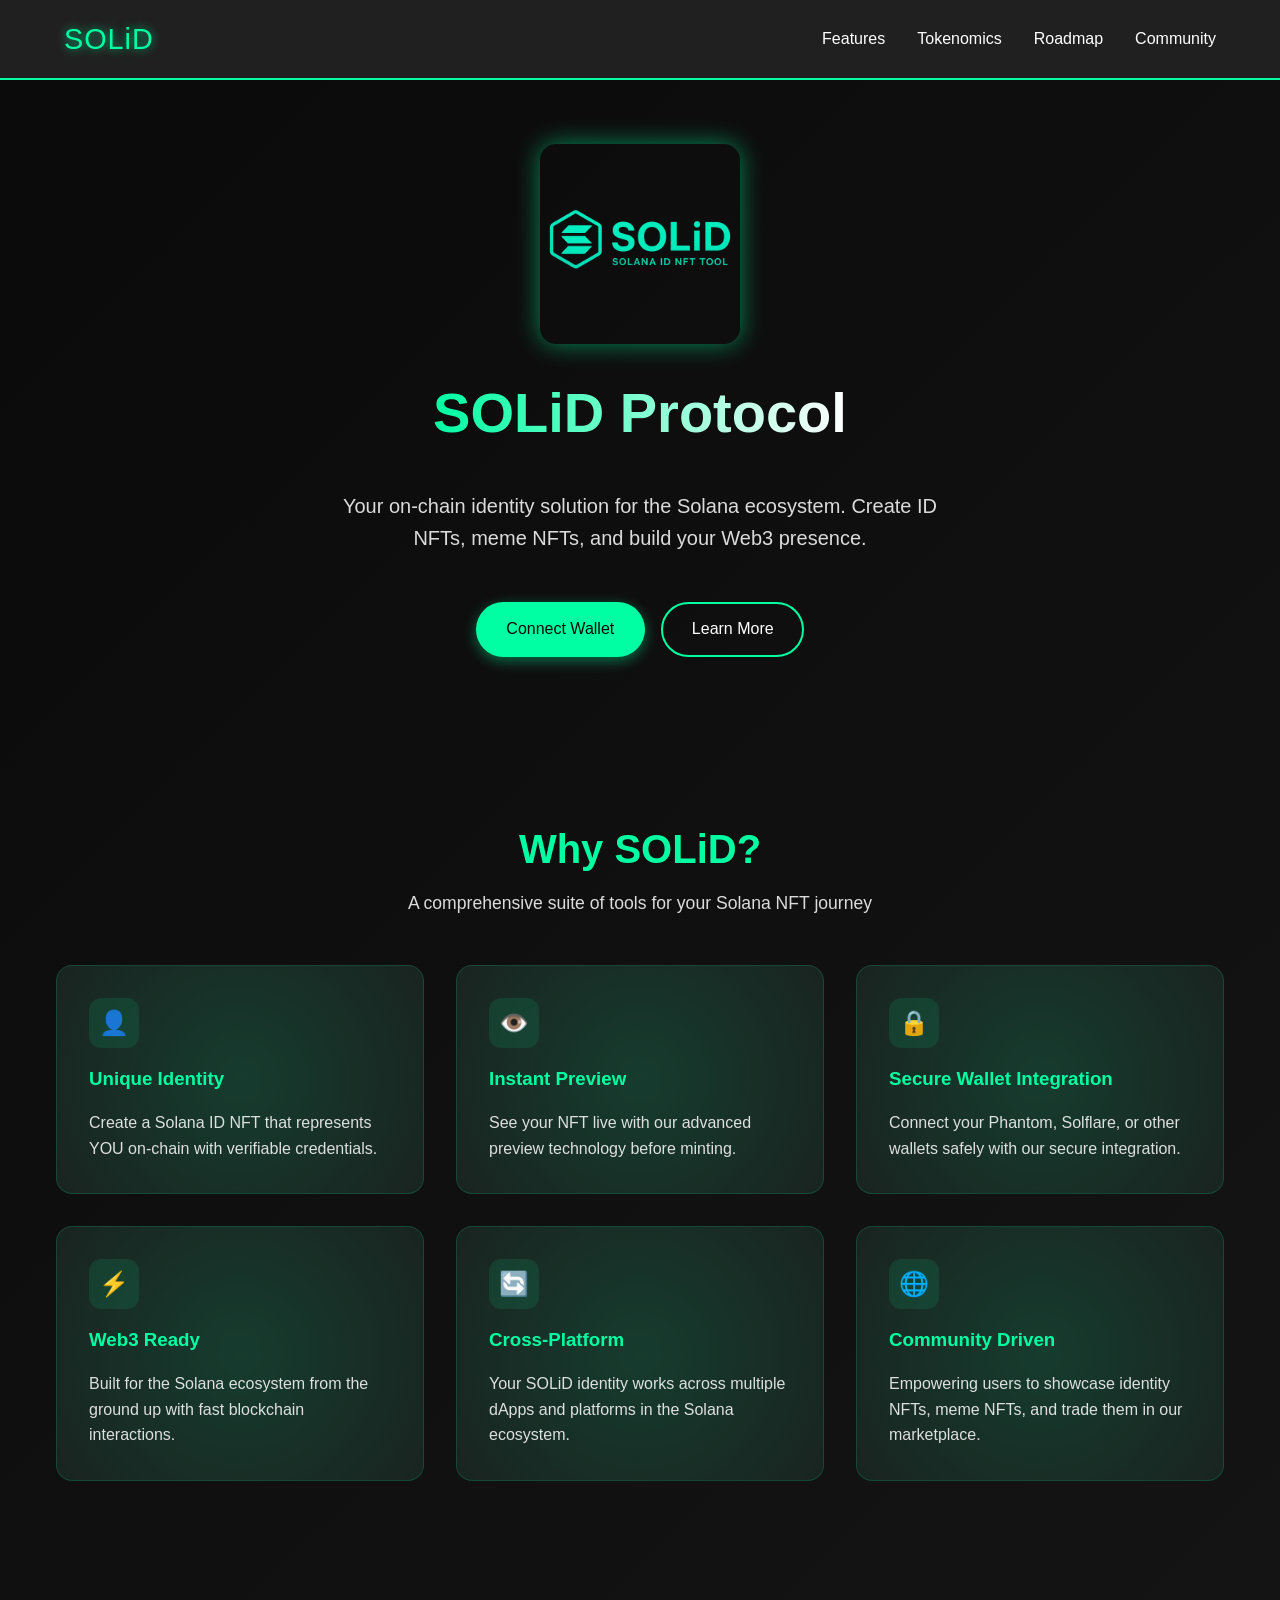
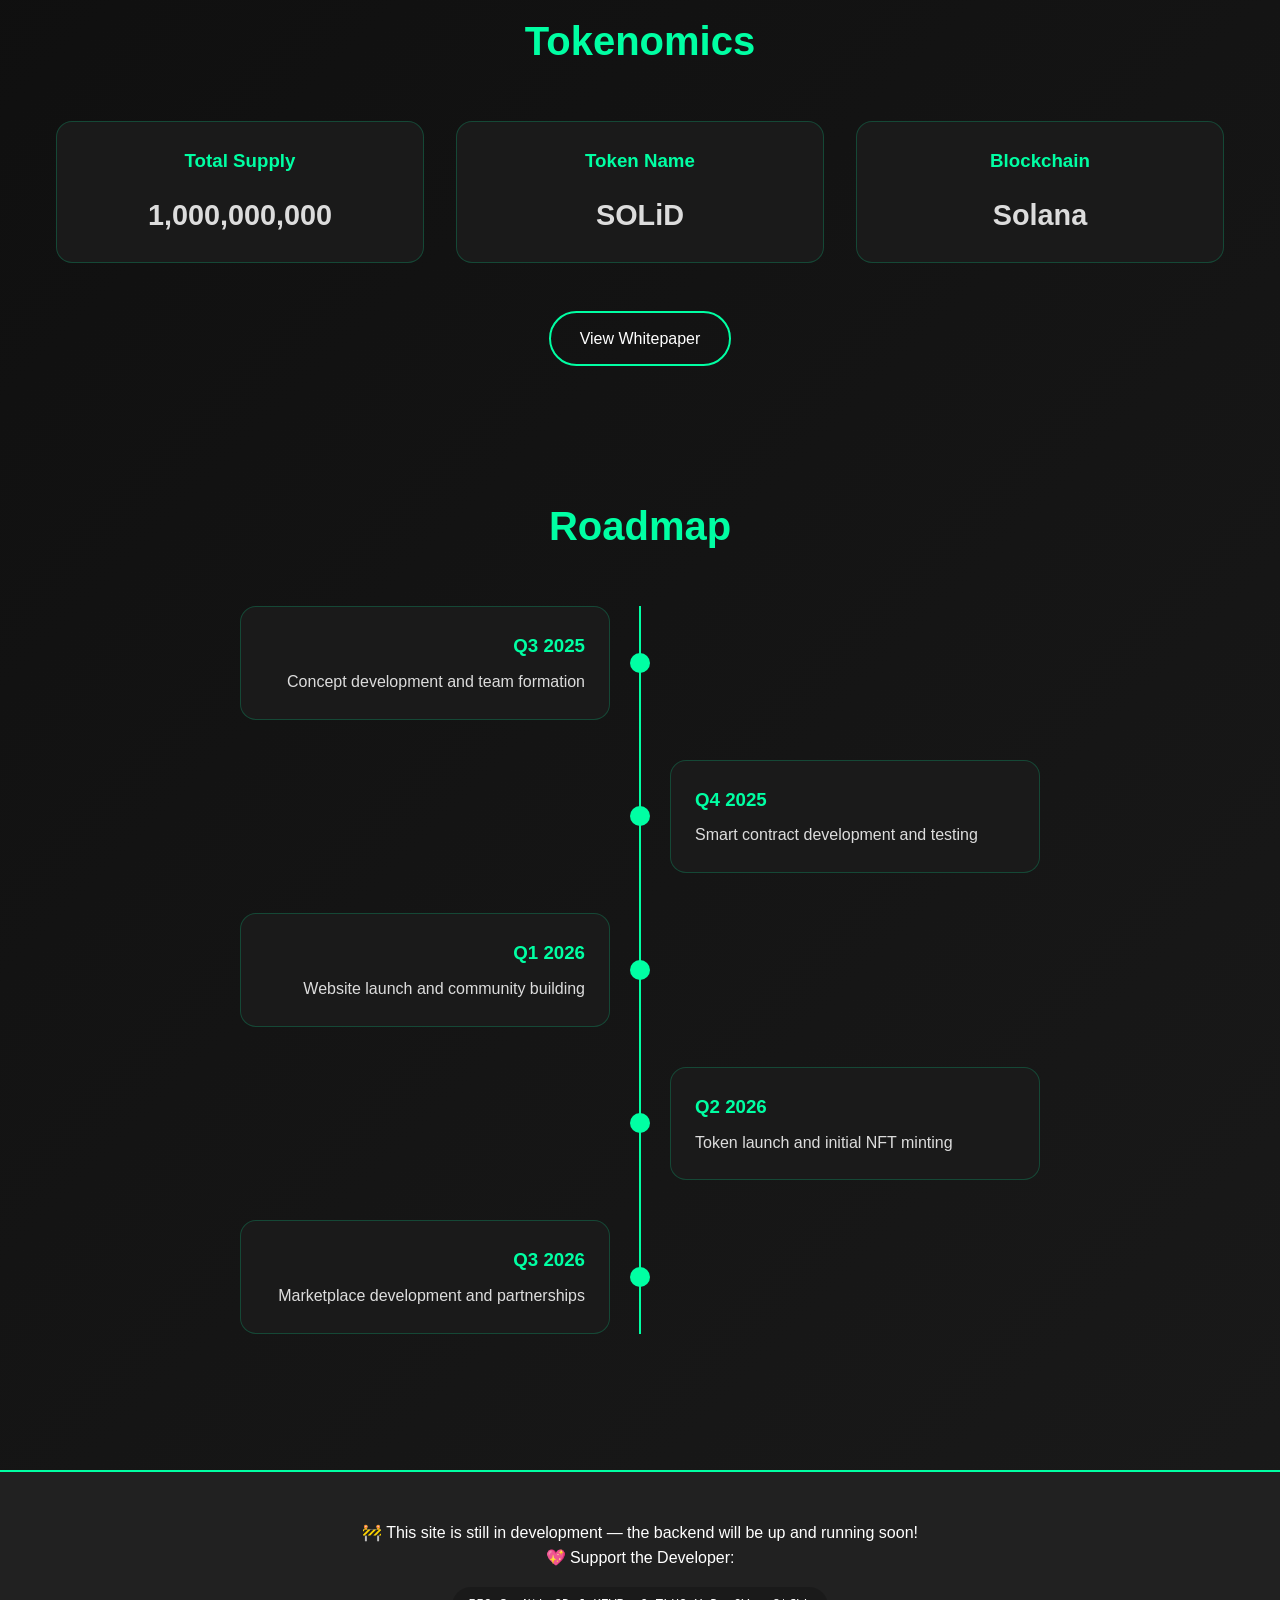
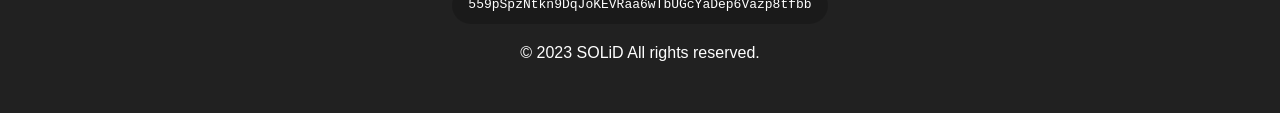
==== commit d73f6d58: "Update index.html" ====
--- a/index.html
+++ b/index.html
@@ -6,16 +6,8 @@
     <title>SOLiD - Solana ID NFT Tool</title>
     <meta name="description" content="Create Solana ID NFTs, meme NFTs, and showcase your on-chain identity with SOLiD">
     <meta name="keywords" content="solana, nft, web3, cryptocurrency, blockchain, meme, identity">
-    <link rel="icon" href="/static/favicon.ico" type="image/x-icon">
-    
-    <!-- Open Graph / Social Media Meta Tags -->
-    <meta property="og:title" content="SOLiD - Solana ID NFT Tool">
-    <meta property="og:description" content="Create Solana ID NFTs, meme NFTs, and showcase your on-chain identity">
-    <meta property="og:image" content="https://yourdomain.com/logo.png">
-    <meta property="og:url" content="https://yourdomain.com">
-    <meta name="twitter:card" content="summary_large_image">
-    
-    <!-- Preload critical resources -->
+    <link rel="icon" href="favicon.ico" type="image/x-icon">
+
     <link rel="preload" href="/static/fonts/VarelaRound-Regular.ttf" as="font" type="font/ttf" crossorigin>
     
     <style>
@@ -78,14 +70,6 @@
             display: flex;
             align-items: center;
             gap: 0.5rem;
-        }
-        
-        .logo-icon {
-            width: 32px;
-            height: 32px;
-            background: var(--accent-color);
-            border-radius: 8px;
-            display: inline-block;
         }
         
         nav {
@@ -661,7 +645,6 @@
 <body>
     <header>
         <div class="logo">
-            <span class="logo-icon">S</span>
             SOLiD
         </div>
         <nav id="nav">
@@ -805,7 +788,7 @@
             <div class="wallet-address" id="walletAddress">
                 559pSpzNtkn9DqJoKEVRaa6wTbUGcYaDep6Vazp8tfbb
             </div>
-            <p>© 2023 SOLiD Protocol. All rights reserved.</p>
+            <p>© 2023 SOLiD All rights reserved.</p>
         </div>
     </footer>
 
@@ -885,7 +868,6 @@
             });
         });
         
-        // Fade-in animation on scroll
         const fadeElements = document.querySelectorAll('.fade-in');
         
         const observer = new IntersectionObserver((entries) => {
@@ -901,14 +883,6 @@
         fadeElements.forEach(element => {
             observer.observe(element);
         });
-        
-        // Simple phishing protection - domain check
-        const legitDomain = 'solid-protocol.com'; // Change to your actual domain
-        if (window.location.hostname !== legitDomain && 
-            window.location.hostname !== 'localhost' && 
-            window.location.hostname !== '127.0.0.1') {
-            console.warn('Warning: This site might be a phishing attempt. Please check the URL.');
-        }
     </script>
 </body>
-</html>+</html>
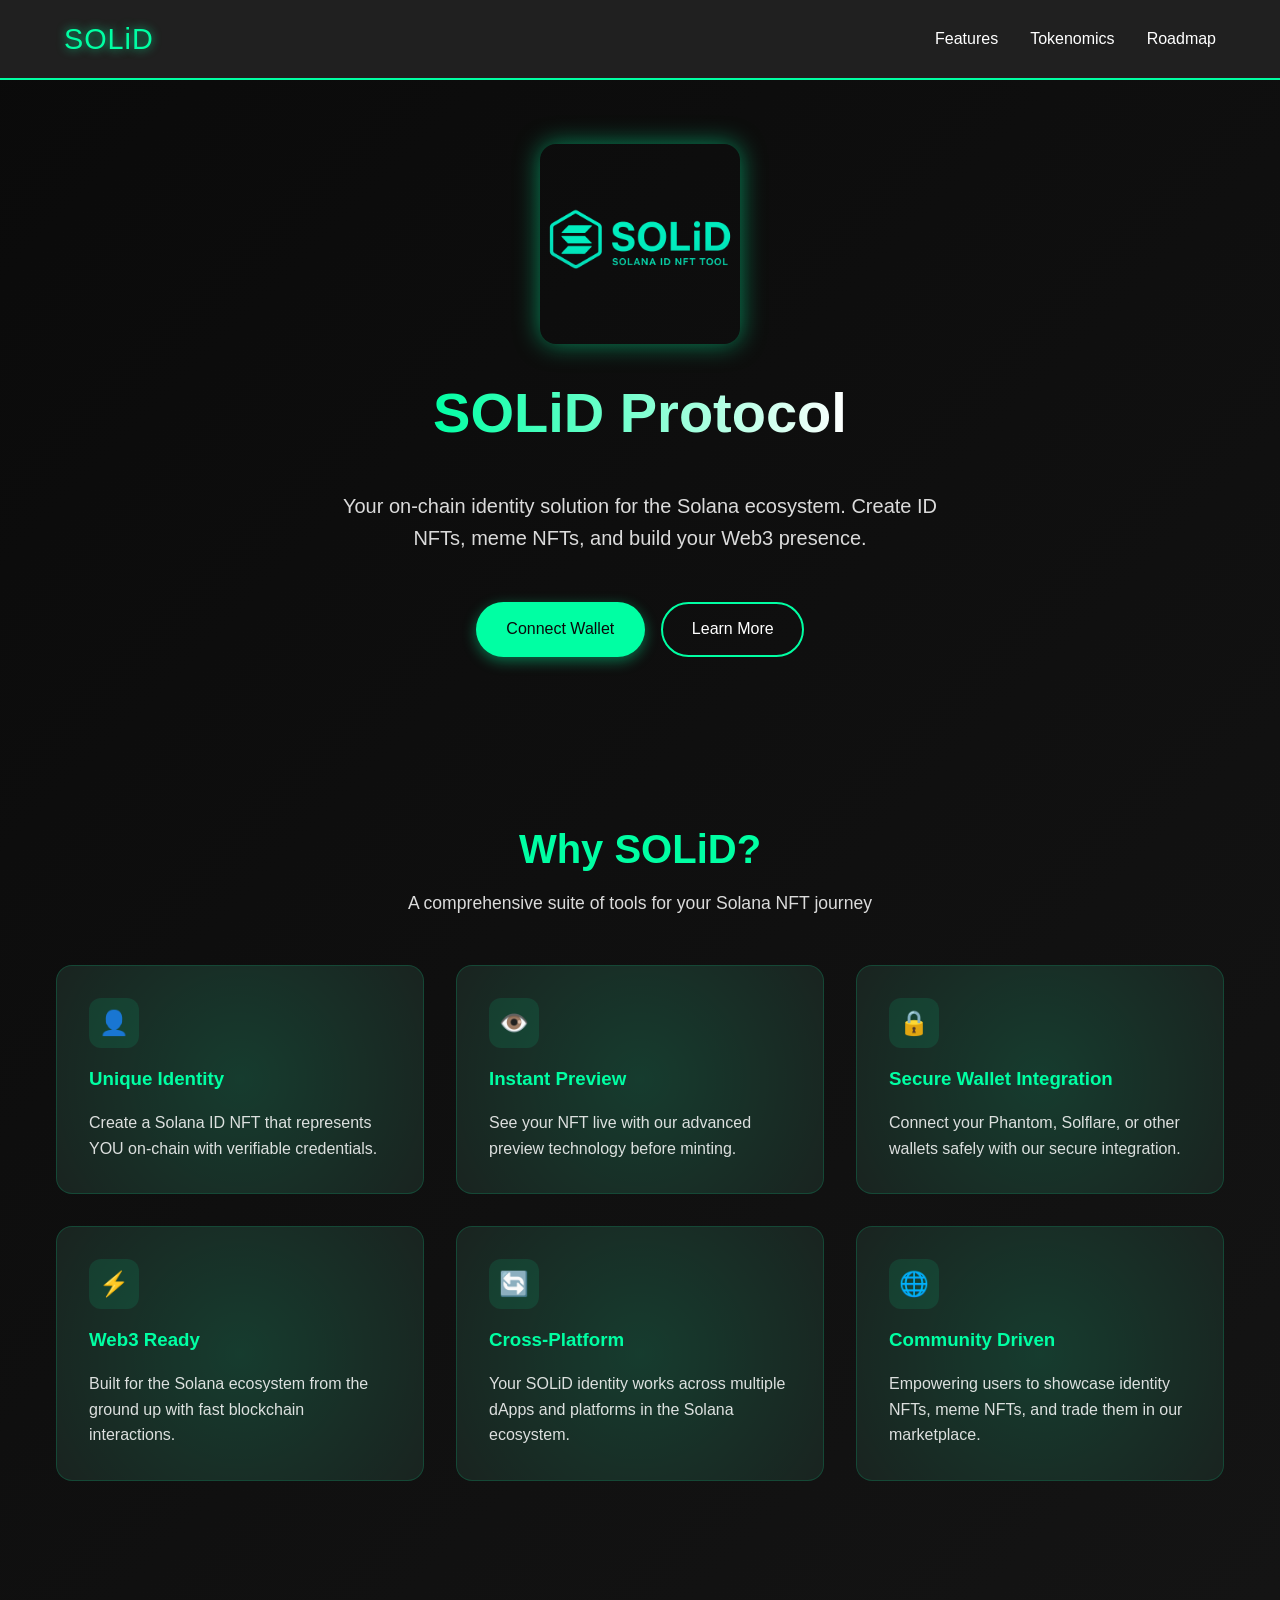
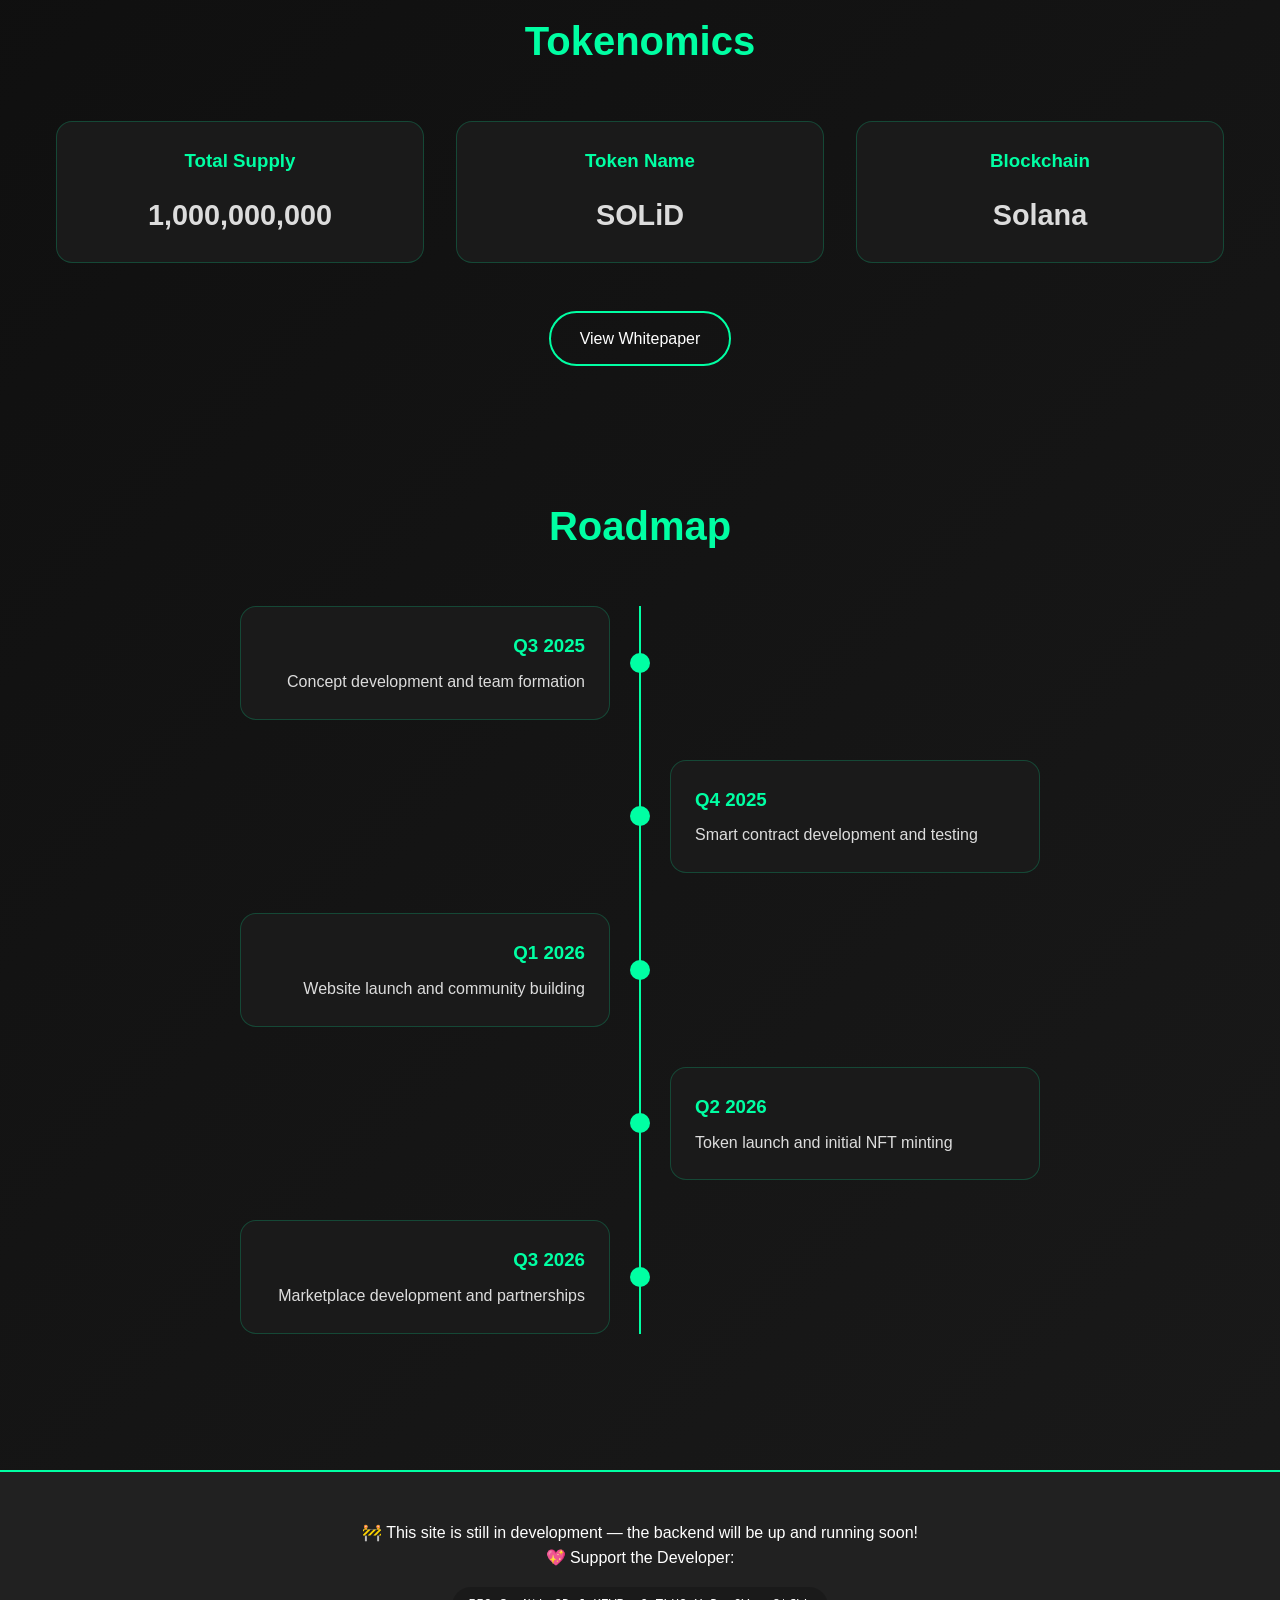
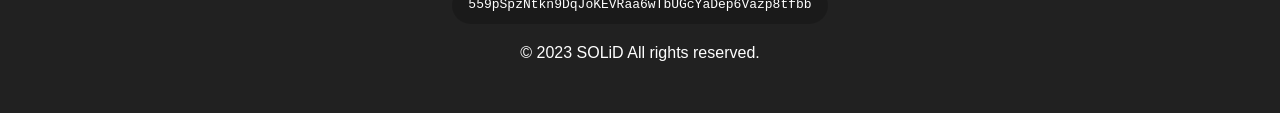
==== commit 3be8c2c5: "Update index.html" ====
--- a/index.html
+++ b/index.html
@@ -651,7 +651,6 @@
             <a href="#features">Features</a>
             <a href="#tokenomics">Tokenomics</a>
             <a href="#roadmap">Roadmap</a>
-            <a href="#community">Community</a>
         </nav>
         <button class="menu-toggle" id="menuToggle">☰</button>
     </header>
@@ -886,3 +885,4 @@
     </script>
 </body>
 </html>
+
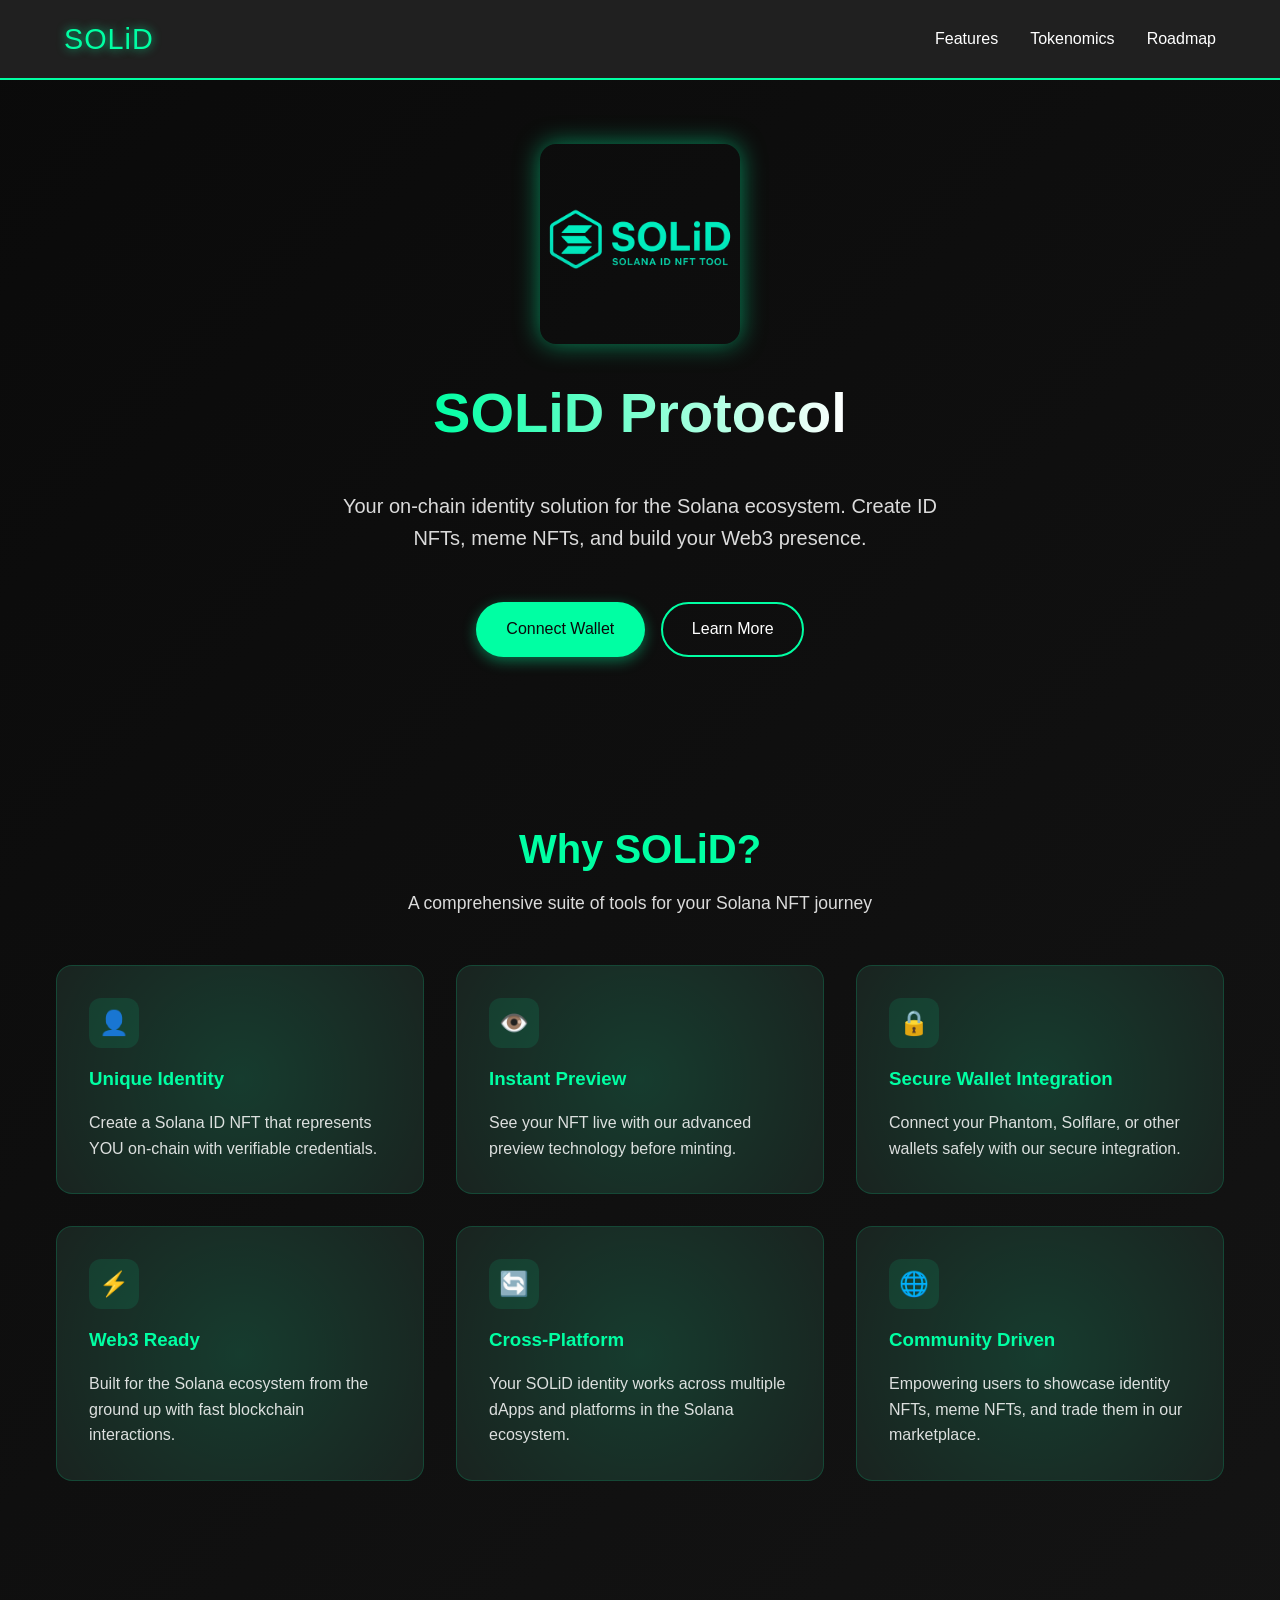
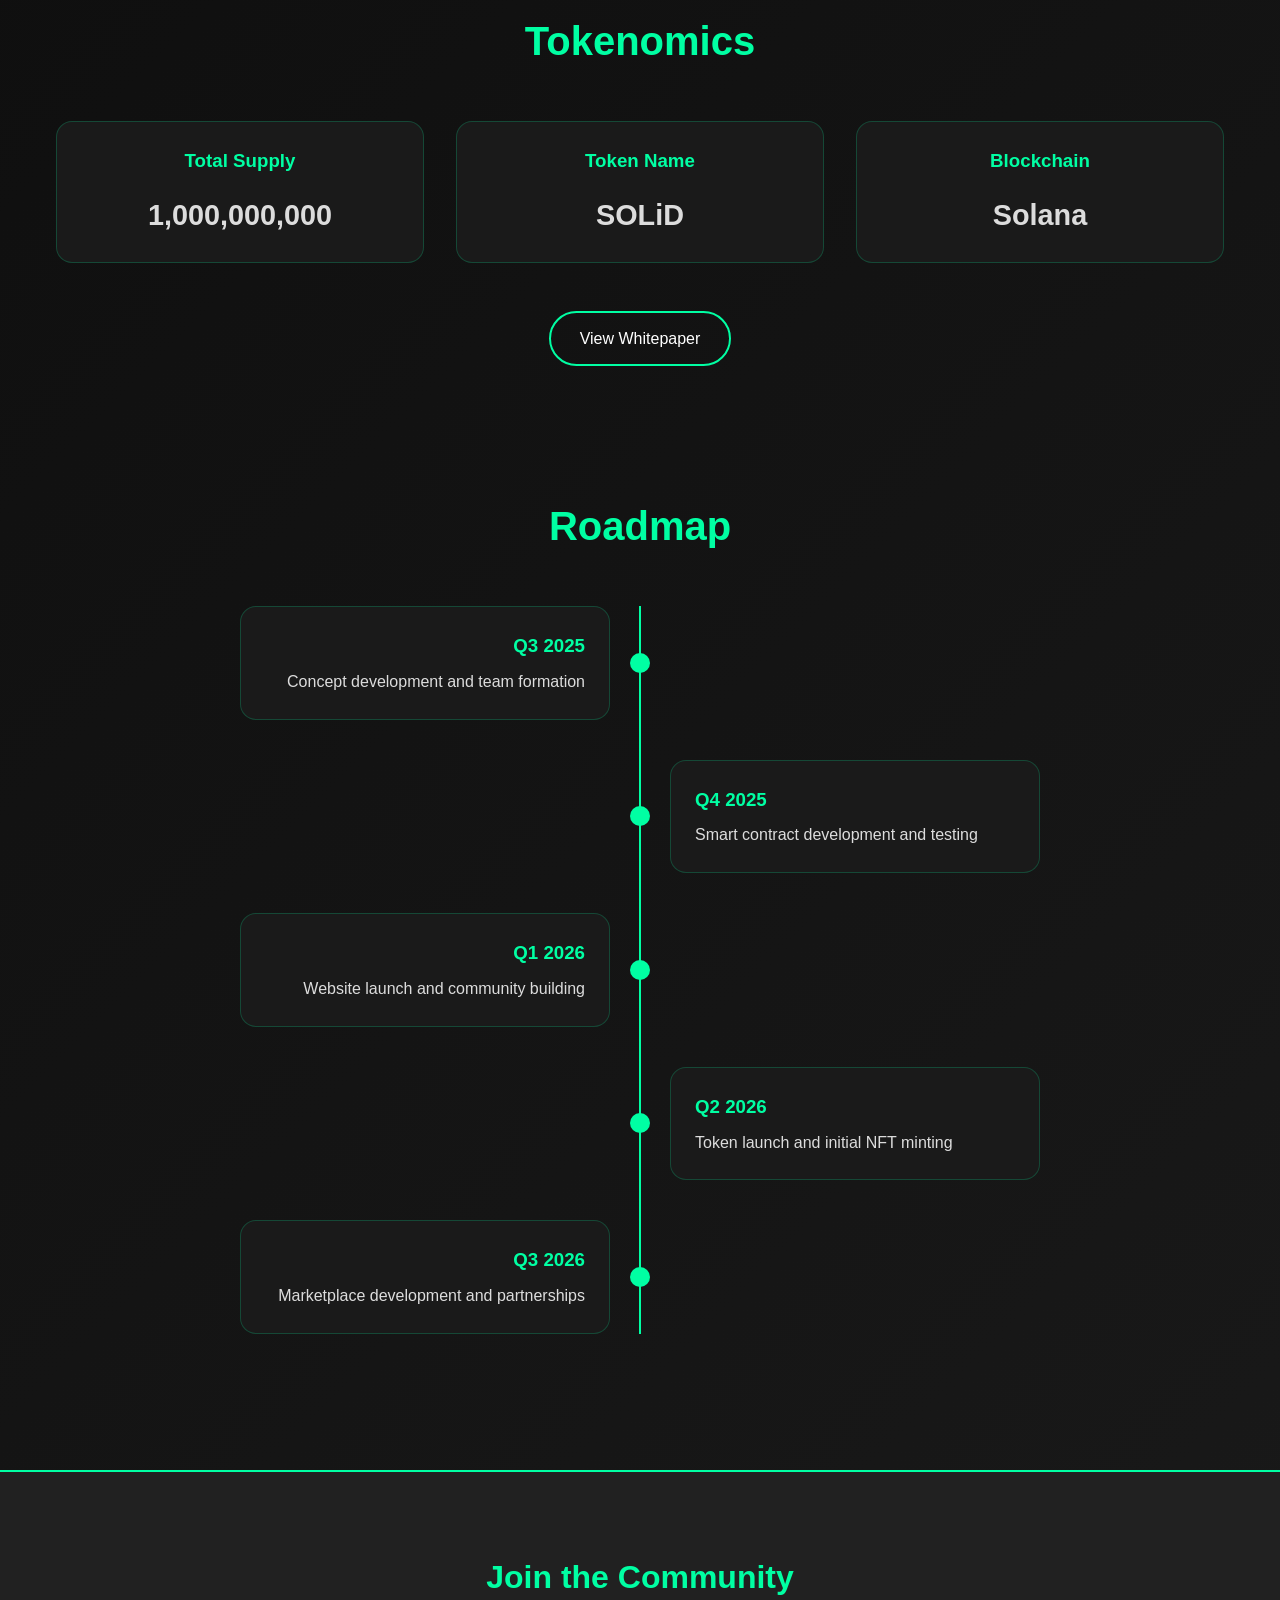
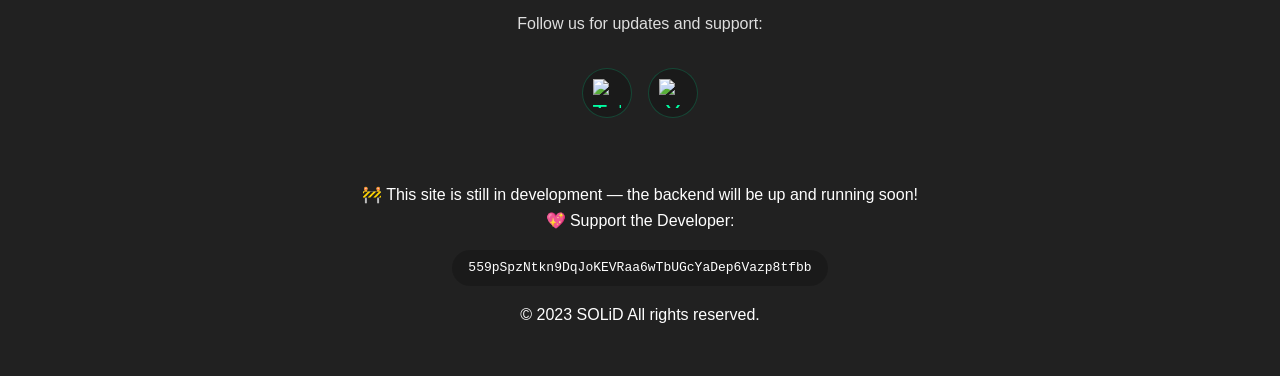
==== commit e4cba3d8: "Update index.html" ====
--- a/index.html
+++ b/index.html
@@ -6,7 +6,7 @@
     <title>SOLiD - Solana ID NFT Tool</title>
     <meta name="description" content="Create Solana ID NFTs, meme NFTs, and showcase your on-chain identity with SOLiD">
     <meta name="keywords" content="solana, nft, web3, cryptocurrency, blockchain, meme, identity">
-    <link rel="icon" href="favicon.ico" type="image/x-icon">
+    <link rel="icon" href="images/favicon.ico" type="image/x-icon">
 
     <link rel="preload" href="/static/fonts/VarelaRound-Regular.ttf" as="font" type="font/ttf" crossorigin>
     
@@ -482,6 +482,45 @@
             color: var(--text-color);
             margin-top: auto;
         }
+
+        .community {
+            width: 100%;
+            max-width: 1200px;
+            padding: 2rem 1rem 4rem;
+            text-align: center;
+            margin: 0 auto;
+        }
+
+        .community h2 {
+            font-size: 2rem;
+            color: var(--accent-color);
+            margin-bottom: 0.5rem;
+        }
+
+        .community p {
+            color: var(--text-secondary);
+            margin-bottom: 1rem;
+        }
+
+        .community .social-links {
+            display: flex;
+            justify-content: center;
+            gap: 1rem;
+        }
+
+        .community .social-link img {
+            width: 60%;
+            height: 60%;
+            object-fit: contain;
+            display: block;
+        }
+
+        .community .social-link:hover {
+            background: var(--accent-color);
+            color: #0a0a0a;
+            transform: translateY(-3px);
+        }
+
         
         .footer-content {
             max-width: 1200px;
@@ -658,7 +697,7 @@
     <main>
         <section class="hero">
             <div class="hero-content">
-                <img src="logo.png" alt="SOLiD Logo">
+                <img src="images/logo.png" alt="SOLiD Logo">
                 <h1>SOLiD Protocol</h1>
                 <p class="tagline">Your on-chain identity solution for the Solana ecosystem. Create ID NFTs, meme NFTs, and build your Web3 presence.</p>
                 <div class="cta-buttons">
@@ -781,7 +820,19 @@
     </main>
     
     <footer>
-        <div class="footer-bottom">
+        <div class="community">
+            <h2>Join the Community</h2>
+            <p>Follow us for updates and support:</p>
+            <div class="social-links">
+                <a href="https://t.me/solnftoolcom" class="social-link" target="_blank" rel="noopener noreferrer" title="Telegram">
+                    <img src="images/telegram.png" alt="Telegram">
+                </a>
+                <a href="https://x.com/XylintCS" class="social-link" target="_blank" rel="noopener noreferrer" title="X / Twitter">
+                    <img src="images/twitter.png" alt="X / Twitter">
+                </a>
+            </div>
+        </div>
+        <div>
             <p>🚧 This site is still in development — the backend will be up and running soon!</p>
             <p>💖 Support the Developer:</p>
             <div class="wallet-address" id="walletAddress">
@@ -885,4 +936,3 @@
     </script>
 </body>
 </html>
-
